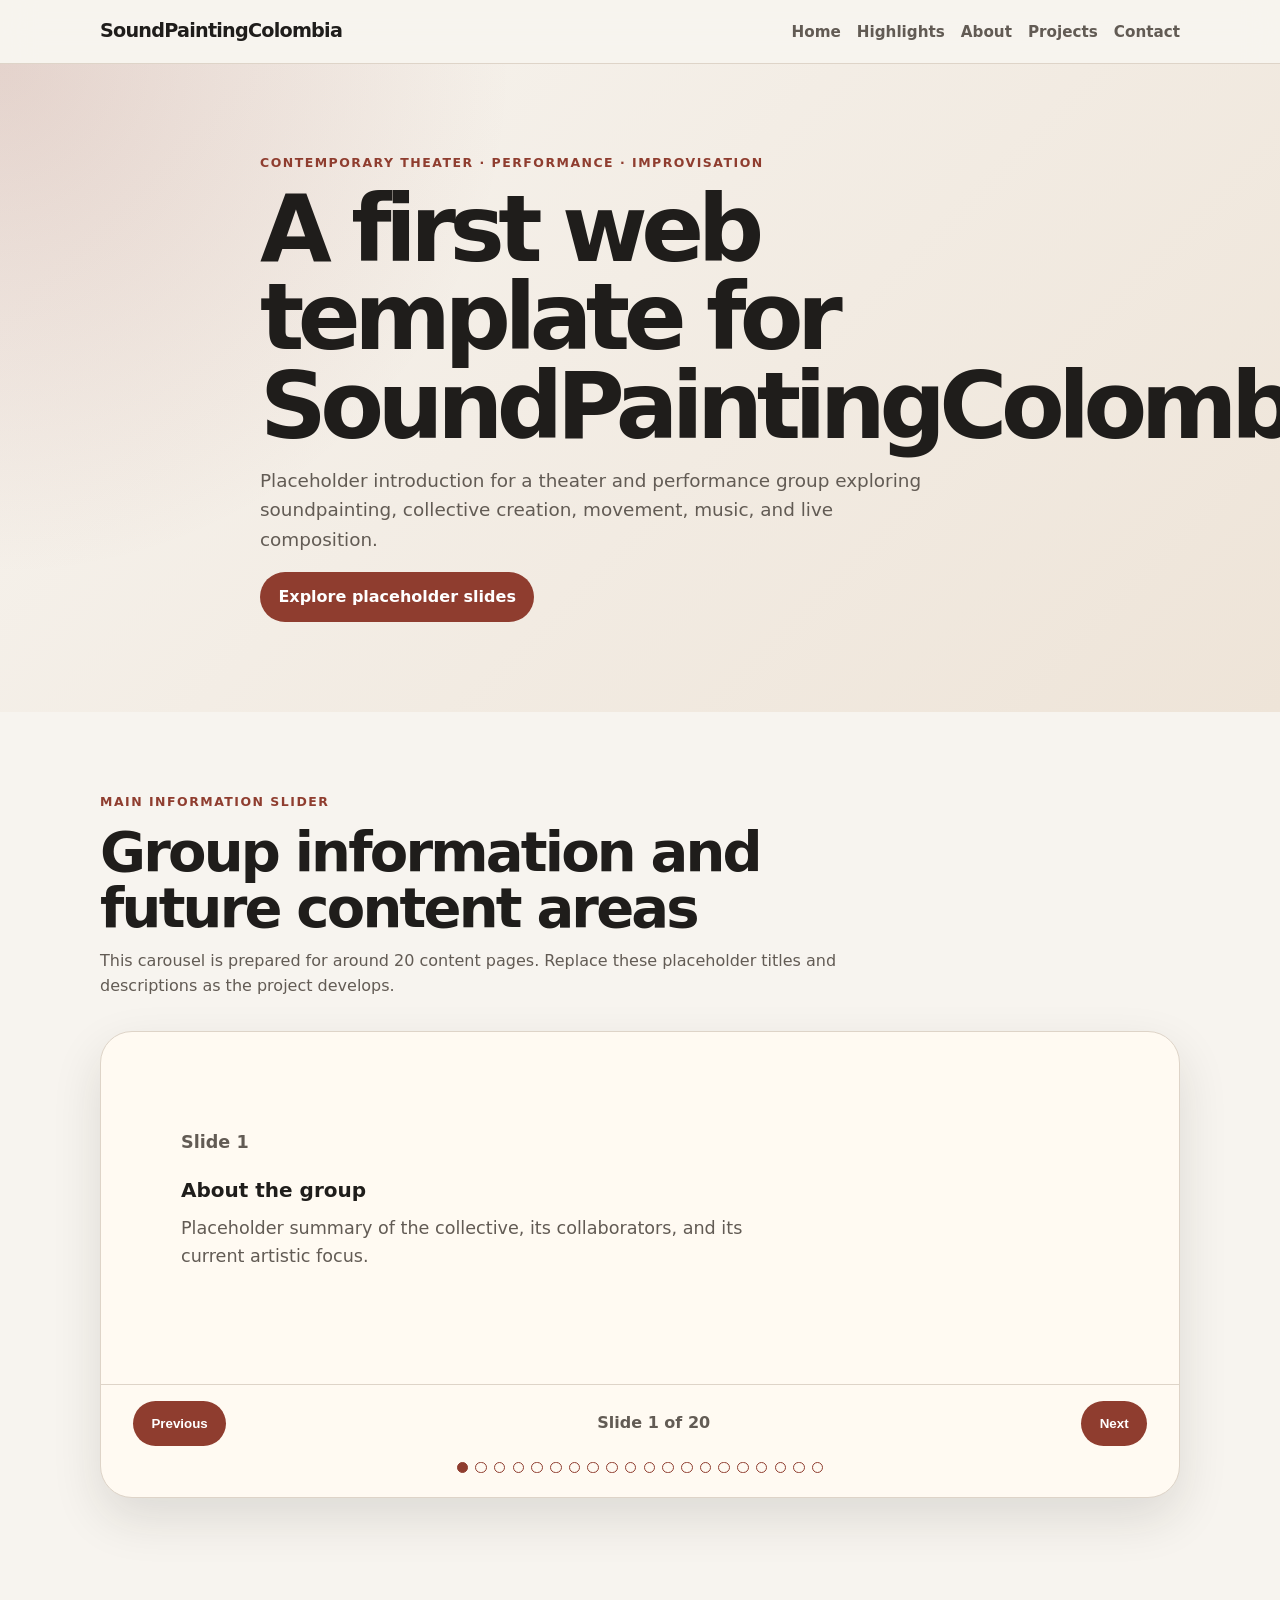
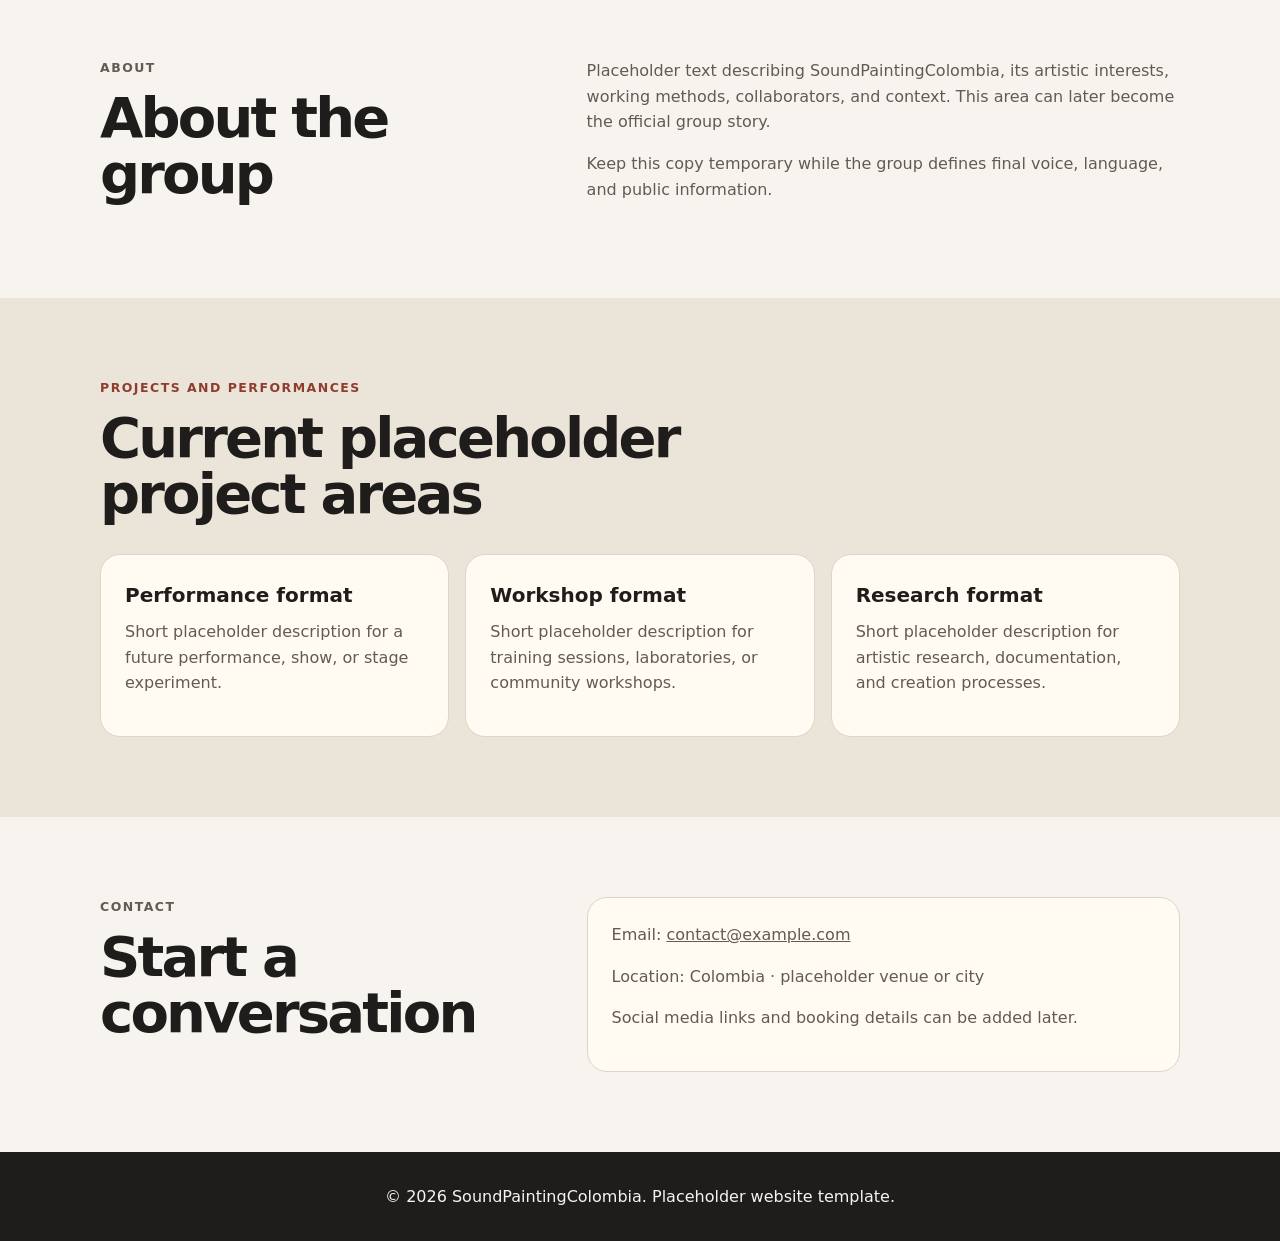
==== index.html @ f32e8381 "Create static homepage template" ====
<!DOCTYPE html>
<html lang="en">
<head>
  <meta charset="UTF-8">
  <meta name="viewport" content="width=device-width, initial-scale=1.0">
  <title>SoundPaintingColombia | Theater Group Template</title>
  <link rel="stylesheet" href="styles.css">
</head>
<body>
  <header class="site-header">
    <nav class="navbar" aria-label="Main navigation">
      <a class="logo" href="#top" aria-label="SoundPaintingColombia home">SoundPaintingColombia</a>
      <button class="menu-toggle" type="button" aria-expanded="false" aria-controls="main-menu">
        <span class="menu-toggle__bar"></span>
        <span class="menu-toggle__bar"></span>
        <span class="menu-toggle__bar"></span>
        <span class="visually-hidden">Toggle navigation menu</span>
      </button>
      <ul class="nav-menu" id="main-menu">
        <li><a href="#hero">Home</a></li>
        <li><a href="#slider">Highlights</a></li>
        <li><a href="#about">About</a></li>
        <li><a href="#projects">Projects</a></li>
        <li><a href="#contact">Contact</a></li>
      </ul>
    </nav>
  </header>

  <main id="top">
    <section class="hero" id="hero">
      <div class="section-container hero__content">
        <p class="eyebrow">Contemporary theater · performance · improvisation</p>
        <h1>A first web template for SoundPaintingColombia.</h1>
        <p class="hero__intro">
          Placeholder introduction for a theater and performance group exploring soundpainting,
          collective creation, movement, music, and live composition.
        </p>
        <a class="button" href="#slider">Explore placeholder slides</a>
      </div>
    </section>

    <section class="info-slider-section" id="slider" aria-labelledby="slider-title">
      <div class="section-container">
        <div class="section-heading">
          <p class="eyebrow">Main information slider</p>
          <h2 id="slider-title">Group information and future content areas</h2>
          <p>
            This carousel is prepared for around 20 content pages. Replace these placeholder
            titles and descriptions as the project develops.
          </p>
        </div>

        <div class="slider" aria-roledescription="carousel" aria-label="SoundPaintingColombia information carousel">
          <div class="slider__viewport">
            <div class="slider__track" id="slider-track"></div>
          </div>

          <div class="slider__controls" aria-label="Slider controls">
            <button class="slider__button" id="prev-slide" type="button" aria-label="Previous slide">Previous</button>
            <p class="slider__counter" id="slide-counter" aria-live="polite">Slide 1 of 20</p>
            <button class="slider__button" id="next-slide" type="button" aria-label="Next slide">Next</button>
          </div>

          <div class="slider__dots" id="slider-dots" aria-label="Slide indicators"></div>
        </div>
      </div>
    </section>

    <section class="content-section" id="about">
      <div class="section-container two-column">
        <div>
          <p class="eyebrow">About</p>
          <h2>About the group</h2>
        </div>
        <div>
          <p>
            Placeholder text describing SoundPaintingColombia, its artistic interests, working
            methods, collaborators, and context. This area can later become the official group story.
          </p>
          <p>
            Keep this copy temporary while the group defines final voice, language, and public information.
          </p>
        </div>
      </div>
    </section>

    <section class="content-section content-section--muted" id="projects">
      <div class="section-container">
        <div class="section-heading">
          <p class="eyebrow">Projects and performances</p>
          <h2>Current placeholder project areas</h2>
        </div>
        <div class="cards-grid">
          <article class="card">
            <h3>Performance format</h3>
            <p>Short placeholder description for a future performance, show, or stage experiment.</p>
          </article>
          <article class="card">
            <h3>Workshop format</h3>
            <p>Short placeholder description for training sessions, laboratories, or community workshops.</p>
          </article>
          <article class="card">
            <h3>Research format</h3>
            <p>Short placeholder description for artistic research, documentation, and creation processes.</p>
          </article>
        </div>
      </div>
    </section>

    <section class="content-section" id="contact">
      <div class="section-container two-column">
        <div>
          <p class="eyebrow">Contact</p>
          <h2>Start a conversation</h2>
        </div>
        <div class="contact-box">
          <p>Email: <a href="mailto:contact@example.com">contact@example.com</a></p>
          <p>Location: Colombia · placeholder venue or city</p>
          <p>Social media links and booking details can be added later.</p>
        </div>
      </div>
    </section>
  </main>

  <footer class="site-footer">
    <p>&copy; <span id="current-year"></span> SoundPaintingColombia. Placeholder website template.</p>
  </footer>

  <script src="script.js"></script>
</body>
</html>
---- styles.css ----
:root {
  --color-background: #f7f4ef;
  --color-surface: #fffaf2;
  --color-surface-muted: #ebe4d9;
  --color-text: #1f1d1b;
  --color-text-soft: #625b54;
  --color-accent: #8f3d2f;
  --color-accent-dark: #62271f;
  --color-border: #ded4c8;
  --shadow-soft: 0 20px 50px rgba(31, 29, 27, 0.12);
  --max-width: 1120px;
}

* {
  box-sizing: border-box;
}

html {
  scroll-behavior: smooth;
}

body {
  margin: 0;
  background: var(--color-background);
  color: var(--color-text);
  font-family: Inter, "Segoe UI", system-ui, -apple-system, BlinkMacSystemFont, sans-serif;
  line-height: 1.6;
}

a {
  color: inherit;
}

button,
a {
  -webkit-tap-highlight-color: transparent;
}

.site-header {
  position: sticky;
  top: 0;
  z-index: 10;
  background: rgba(247, 244, 239, 0.94);
  border-bottom: 1px solid var(--color-border);
  backdrop-filter: blur(16px);
}

.navbar {
  display: flex;
  align-items: center;
  justify-content: space-between;
  max-width: var(--max-width);
  margin: 0 auto;
  padding: 1rem 1.25rem;
}

.logo {
  font-size: 1.2rem;
  font-weight: 800;
  letter-spacing: -0.04em;
  text-decoration: none;
}

.nav-menu {
  display: flex;
  gap: 1rem;
  align-items: center;
  margin: 0;
  padding: 0;
  list-style: none;
}

.nav-menu a {
  color: var(--color-text-soft);
  font-size: 0.95rem;
  font-weight: 650;
  text-decoration: none;
}

.nav-menu a:hover,
.nav-menu a:focus-visible {
  color: var(--color-accent);
}

.menu-toggle {
  display: none;
  width: 2.5rem;
  height: 2.5rem;
  padding: 0.5rem;
  background: transparent;
  border: 1px solid var(--color-border);
  border-radius: 999px;
  cursor: pointer;
}

.menu-toggle__bar {
  display: block;
  width: 100%;
  height: 2px;
  margin: 4px 0;
  background: var(--color-text);
}

.visually-hidden {
  position: absolute;
  width: 1px;
  height: 1px;
  padding: 0;
  margin: -1px;
  overflow: hidden;
  clip: rect(0, 0, 0, 0);
  white-space: nowrap;
  border: 0;
}

.section-container {
  max-width: var(--max-width);
  margin: 0 auto;
  padding: 0 1.25rem;
}

.hero {
  min-height: 72vh;
  display: grid;
  place-items: center;
  background:
    radial-gradient(circle at top left, rgba(143, 61, 47, 0.18), transparent 32rem),
    linear-gradient(135deg, #f7f4ef 0%, #eee4d8 100%);
}

.hero__content {
  padding-top: 5rem;
  padding-bottom: 5rem;
}

.eyebrow {
  margin: 0 0 0.75rem;
  color: var(--color-accent);
  font-size: 0.78rem;
  font-weight: 800;
  letter-spacing: 0.12em;
  text-transform: uppercase;
}

h1,
h2,
h3,
p {
  margin-top: 0;
}

h1 {
  max-width: 760px;
  margin-bottom: 1rem;
  font-size: clamp(2.5rem, 8vw, 5.8rem);
  line-height: 0.95;
  letter-spacing: -0.07em;
}

h2 {
  margin-bottom: 0.75rem;
  font-size: clamp(2rem, 5vw, 3.5rem);
  line-height: 1;
  letter-spacing: -0.05em;
}

h3 {
  margin-bottom: 0.5rem;
  font-size: 1.25rem;
}

.hero__intro {
  max-width: 680px;
  color: var(--color-text-soft);
  font-size: 1.15rem;
}

.button,
.slider__button {
  display: inline-flex;
  align-items: center;
  justify-content: center;
  min-height: 2.8rem;
  padding: 0.75rem 1.15rem;
  background: var(--color-accent);
  color: #fff;
  border: 0;
  border-radius: 999px;
  font-weight: 800;
  text-decoration: none;
  cursor: pointer;
  transition: background 180ms ease, transform 180ms ease;
}

.button:hover,
.slider__button:hover,
.button:focus-visible,
.slider__button:focus-visible {
  background: var(--color-accent-dark);
  transform: translateY(-1px);
}

.info-slider-section,
.content-section {
  padding: 5rem 0;
}

.content-section--muted {
  background: var(--color-surface-muted);
}

.section-heading {
  max-width: 760px;
  margin-bottom: 2rem;
}

.section-heading p:not(.eyebrow),
.two-column p,
.card p,
.contact-box p {
  color: var(--color-text-soft);
}

.slider {
  overflow: hidden;
  background: var(--color-surface);
  border: 1px solid var(--color-border);
  border-radius: 2rem;
  box-shadow: var(--shadow-soft);
}

.slider__viewport {
  overflow: hidden;
}

.slider__track {
  display: flex;
  transition: transform 420ms ease;
}

.slide {
  flex: 0 0 100%;
  min-height: 22rem;
  display: flex;
  flex-direction: column;
  justify-content: center;
  padding: clamp(2rem, 7vw, 5rem);
}

.slide__number {
  color: var(--color-accent);
  font-weight: 800;
}

.slide p {
  max-width: 620px;
  color: var(--color-text-soft);
  font-size: 1.1rem;
}

.slider__controls {
  display: flex;
  gap: 1rem;
  align-items: center;
  justify-content: space-between;
  padding: 1rem clamp(1rem, 4vw, 2rem);
  border-top: 1px solid var(--color-border);
}

.slider__counter {
  margin: 0;
  color: var(--color-text-soft);
  font-weight: 800;
  text-align: center;
}

.slider__dots {
  display: flex;
  flex-wrap: wrap;
  gap: 0.45rem;
  justify-content: center;
  padding: 0 1rem 1.5rem;
}

.slider__dot {
  width: 0.72rem;
  height: 0.72rem;
  padding: 0;
  background: transparent;
  border: 1px solid var(--color-accent);
  border-radius: 999px;
  cursor: pointer;
}

.slider__dot[aria-current="true"] {
  background: var(--color-accent);
}

.two-column {
  display: grid;
  grid-template-columns: minmax(0, 0.85fr) minmax(0, 1.15fr);
  gap: 3rem;
  align-items: start;
}

.cards-grid {
  display: grid;
  grid-template-columns: repeat(3, minmax(0, 1fr));
  gap: 1rem;
}

.card,
.contact-box {
  background: var(--color-surface);
  border: 1px solid var(--color-border);
  border-radius: 1.25rem;
  padding: 1.5rem;
}

.site-footer {
  padding: 2rem 1.25rem;
  background: var(--color-text);
  color: #f7f4ef;
  text-align: center;
}

.site-footer p {
  margin: 0;
}

@media (max-width: 760px) {
  .menu-toggle {
    display: inline-block;
  }

  .nav-menu {
    position: absolute;
    top: 100%;
    right: 1rem;
    left: 1rem;
    display: none;
    flex-direction: column;
    align-items: flex-start;
    padding: 1rem;
    background: var(--color-surface);
    border: 1px solid var(--color-border);
    border-radius: 1rem;
    box-shadow: var(--shadow-soft);
  }

  .nav-menu.is-open {
    display: flex;
  }

  .hero {
    min-height: auto;
  }

  .info-slider-section,
  .content-section {
    padding: 3.5rem 0;
  }

  .slider {
    border-radius: 1.25rem;
  }

  .slide {
    min-height: 25rem;
  }

  .slider__controls,
  .two-column,
  .cards-grid {
    grid-template-columns: 1fr;
  }

  .slider__controls {
    flex-direction: column;
  }

  .slider__button {
    width: 100%;
  }

  .two-column {
    gap: 1.25rem;
  }
}

@media (prefers-reduced-motion: reduce) {
  *,
  *::before,
  *::after {
    scroll-behavior: auto !important;
    transition-duration: 0.01ms !important;
  }
}
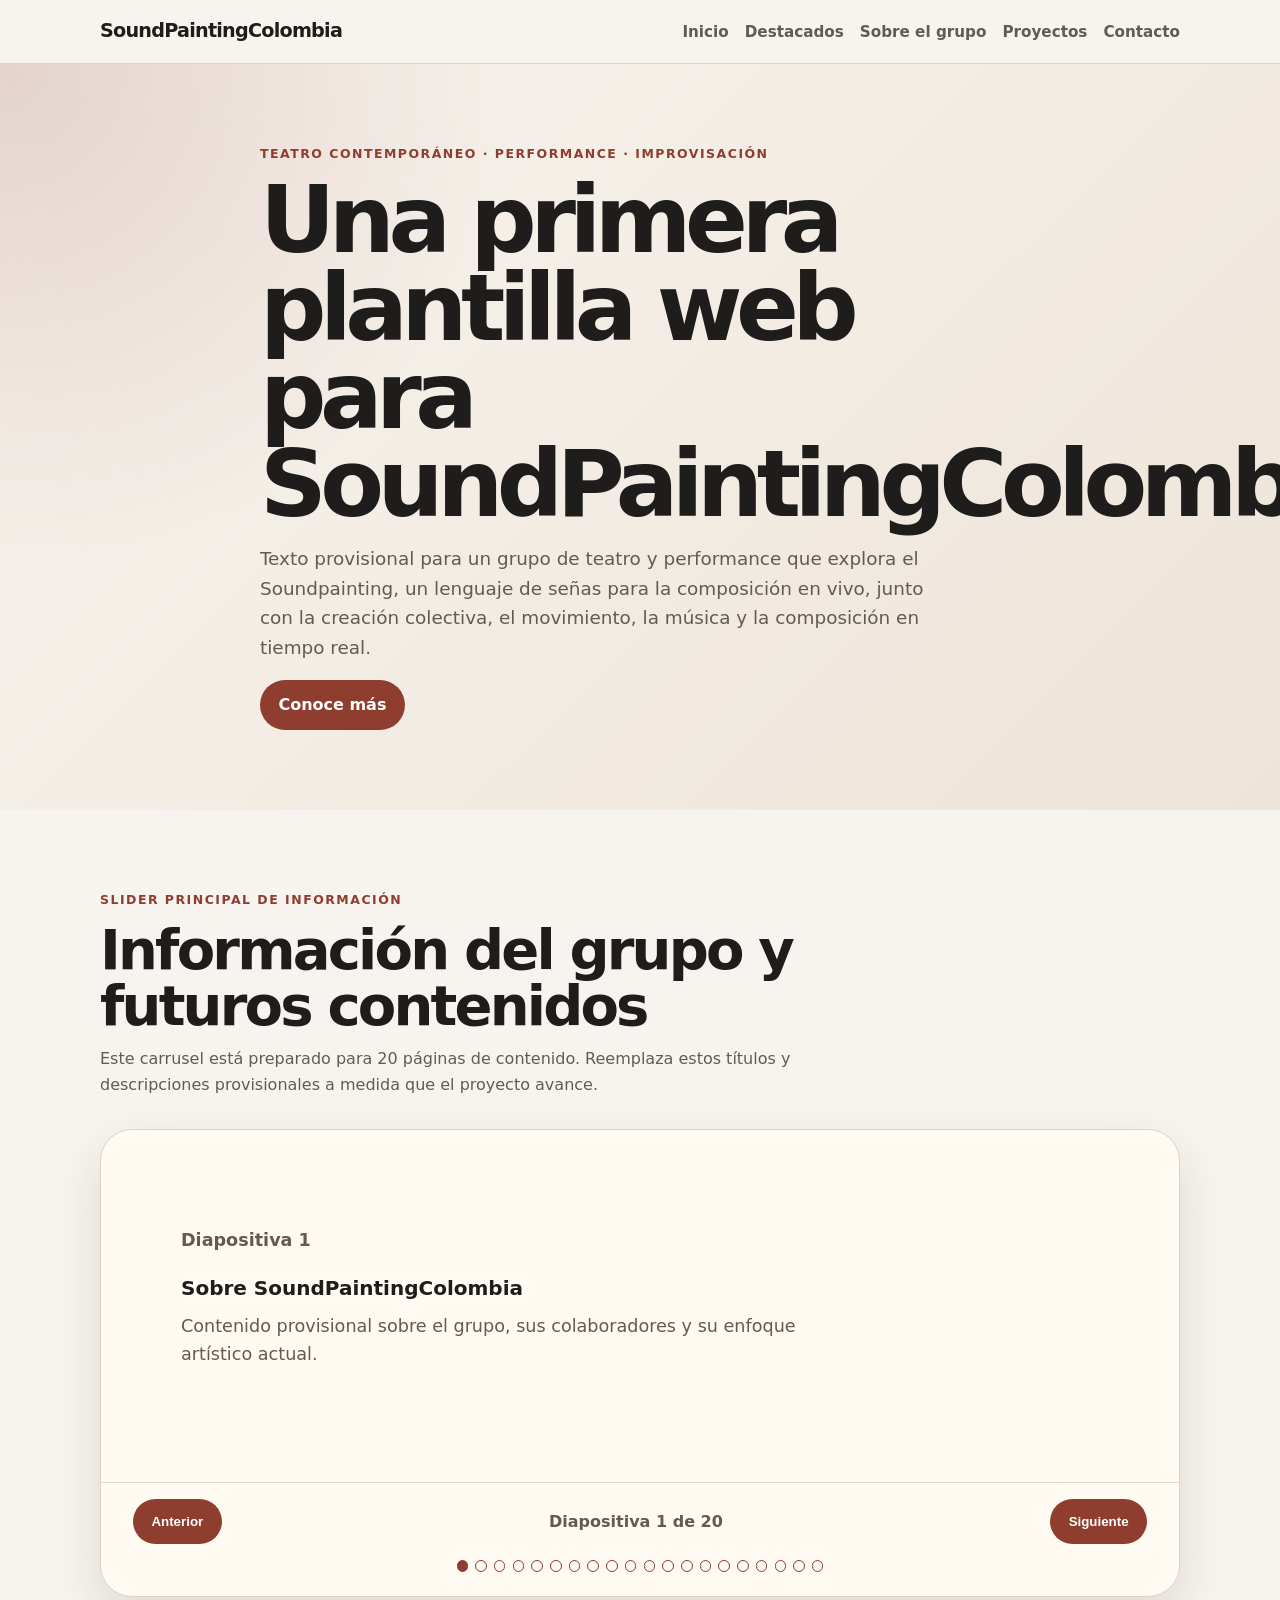
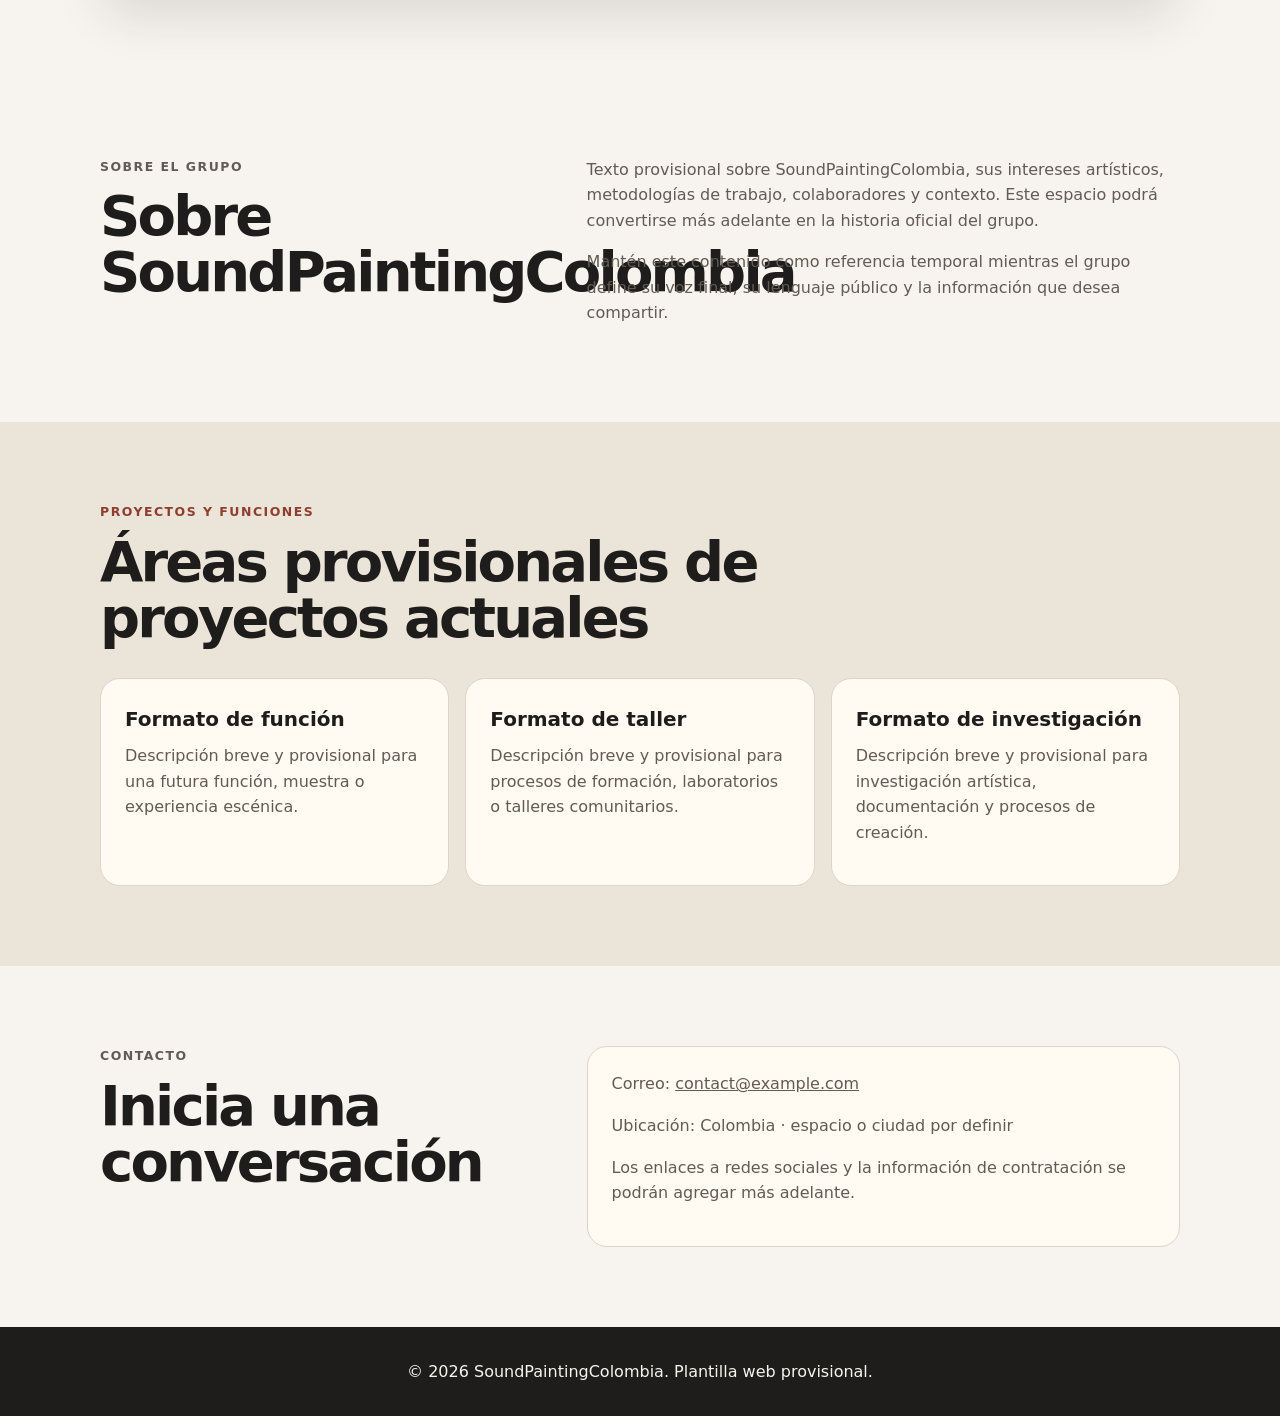
==== commit 3ec58cf4: "Traducir sitio a español colombiano" ====
--- a/index.html
+++ b/index.html
@@ -1,27 +1,27 @@
 <!DOCTYPE html>
-<html lang="en">
+<html lang="es-CO">
 <head>
   <meta charset="UTF-8">
   <meta name="viewport" content="width=device-width, initial-scale=1.0">
-  <title>SoundPaintingColombia | Theater Group Template</title>
-  <link rel="stylesheet" href="styles.css">
+  <title>SoundPaintingColombia | Plantilla para grupo de teatro</title>
+  <link rel="stylesheet" href="css/styles.css">
 </head>
 <body>
   <header class="site-header">
-    <nav class="navbar" aria-label="Main navigation">
-      <a class="logo" href="#top" aria-label="SoundPaintingColombia home">SoundPaintingColombia</a>
+    <nav class="navbar" aria-label="Navegación principal">
+      <a class="logo" href="#top" aria-label="Inicio de SoundPaintingColombia">SoundPaintingColombia</a>
       <button class="menu-toggle" type="button" aria-expanded="false" aria-controls="main-menu">
         <span class="menu-toggle__bar"></span>
         <span class="menu-toggle__bar"></span>
         <span class="menu-toggle__bar"></span>
-        <span class="visually-hidden">Toggle navigation menu</span>
+        <span class="visually-hidden">Abrir o cerrar el menú de navegación</span>
       </button>
       <ul class="nav-menu" id="main-menu">
-        <li><a href="#hero">Home</a></li>
-        <li><a href="#slider">Highlights</a></li>
-        <li><a href="#about">About</a></li>
-        <li><a href="#projects">Projects</a></li>
-        <li><a href="#contact">Contact</a></li>
+        <li><a href="#hero">Inicio</a></li>
+        <li><a href="#slider">Destacados</a></li>
+        <li><a href="#about">Sobre el grupo</a></li>
+        <li><a href="#projects">Proyectos</a></li>
+        <li><a href="#contact">Contacto</a></li>
       </ul>
     </nav>
   </header>
@@ -29,39 +29,40 @@
   <main id="top">
     <section class="hero" id="hero">
       <div class="section-container hero__content">
-        <p class="eyebrow">Contemporary theater · performance · improvisation</p>
-        <h1>A first web template for SoundPaintingColombia.</h1>
+        <p class="eyebrow">Teatro contemporáneo · performance · improvisación</p>
+        <h1>Una primera plantilla web para SoundPaintingColombia.</h1>
         <p class="hero__intro">
-          Placeholder introduction for a theater and performance group exploring soundpainting,
-          collective creation, movement, music, and live composition.
+          Texto provisional para un grupo de teatro y performance que explora el Soundpainting,
+          un lenguaje de señas para la composición en vivo, junto con la creación colectiva,
+          el movimiento, la música y la composición en tiempo real.
         </p>
-        <a class="button" href="#slider">Explore placeholder slides</a>
+        <a class="button" href="#slider">Conoce más</a>
       </div>
     </section>
 
     <section class="info-slider-section" id="slider" aria-labelledby="slider-title">
       <div class="section-container">
         <div class="section-heading">
-          <p class="eyebrow">Main information slider</p>
-          <h2 id="slider-title">Group information and future content areas</h2>
+          <p class="eyebrow">Slider principal de información</p>
+          <h2 id="slider-title">Información del grupo y futuros contenidos</h2>
           <p>
-            This carousel is prepared for around 20 content pages. Replace these placeholder
-            titles and descriptions as the project develops.
+            Este carrusel está preparado para 20 páginas de contenido. Reemplaza estos títulos
+            y descripciones provisionales a medida que el proyecto avance.
           </p>
         </div>
 
-        <div class="slider" aria-roledescription="carousel" aria-label="SoundPaintingColombia information carousel">
+        <div class="slider" aria-roledescription="carrusel" aria-label="Carrusel informativo de SoundPaintingColombia">
           <div class="slider__viewport">
             <div class="slider__track" id="slider-track"></div>
           </div>
 
-          <div class="slider__controls" aria-label="Slider controls">
-            <button class="slider__button" id="prev-slide" type="button" aria-label="Previous slide">Previous</button>
-            <p class="slider__counter" id="slide-counter" aria-live="polite">Slide 1 of 20</p>
-            <button class="slider__button" id="next-slide" type="button" aria-label="Next slide">Next</button>
+          <div class="slider__controls" aria-label="Controles del slider">
+            <button class="slider__button" id="prev-slide" type="button" aria-label="Diapositiva anterior">Anterior</button>
+            <p class="slider__counter" id="slide-counter" aria-live="polite">Diapositiva 1 de 20</p>
+            <button class="slider__button" id="next-slide" type="button" aria-label="Diapositiva siguiente">Siguiente</button>
           </div>
 
-          <div class="slider__dots" id="slider-dots" aria-label="Slide indicators"></div>
+          <div class="slider__dots" id="slider-dots" aria-label="Indicadores de diapositivas"></div>
         </div>
       </div>
     </section>
@@ -69,16 +70,18 @@
     <section class="content-section" id="about">
       <div class="section-container two-column">
         <div>
-          <p class="eyebrow">About</p>
-          <h2>About the group</h2>
+          <p class="eyebrow">Sobre el grupo</p>
+          <h2>Sobre SoundPaintingColombia</h2>
         </div>
         <div>
           <p>
-            Placeholder text describing SoundPaintingColombia, its artistic interests, working
-            methods, collaborators, and context. This area can later become the official group story.
+            Texto provisional sobre SoundPaintingColombia, sus intereses artísticos, metodologías
+            de trabajo, colaboradores y contexto. Este espacio podrá convertirse más adelante en
+            la historia oficial del grupo.
           </p>
           <p>
-            Keep this copy temporary while the group defines final voice, language, and public information.
+            Mantén este contenido como referencia temporal mientras el grupo define su voz final,
+            su lenguaje público y la información que desea compartir.
           </p>
         </div>
       </div>
@@ -87,21 +90,21 @@
     <section class="content-section content-section--muted" id="projects">
       <div class="section-container">
         <div class="section-heading">
-          <p class="eyebrow">Projects and performances</p>
-          <h2>Current placeholder project areas</h2>
+          <p class="eyebrow">Proyectos y funciones</p>
+          <h2>Áreas provisionales de proyectos actuales</h2>
         </div>
         <div class="cards-grid">
           <article class="card">
-            <h3>Performance format</h3>
-            <p>Short placeholder description for a future performance, show, or stage experiment.</p>
+            <h3>Formato de función</h3>
+            <p>Descripción breve y provisional para una futura función, muestra o experiencia escénica.</p>
           </article>
           <article class="card">
-            <h3>Workshop format</h3>
-            <p>Short placeholder description for training sessions, laboratories, or community workshops.</p>
+            <h3>Formato de taller</h3>
+            <p>Descripción breve y provisional para procesos de formación, laboratorios o talleres comunitarios.</p>
           </article>
           <article class="card">
-            <h3>Research format</h3>
-            <p>Short placeholder description for artistic research, documentation, and creation processes.</p>
+            <h3>Formato de investigación</h3>
+            <p>Descripción breve y provisional para investigación artística, documentación y procesos de creación.</p>
           </article>
         </div>
       </div>
@@ -110,22 +113,22 @@
     <section class="content-section" id="contact">
       <div class="section-container two-column">
         <div>
-          <p class="eyebrow">Contact</p>
-          <h2>Start a conversation</h2>
+          <p class="eyebrow">Contacto</p>
+          <h2>Inicia una conversación</h2>
         </div>
         <div class="contact-box">
-          <p>Email: <a href="mailto:contact@example.com">contact@example.com</a></p>
-          <p>Location: Colombia · placeholder venue or city</p>
-          <p>Social media links and booking details can be added later.</p>
+          <p>Correo: <a href="mailto:contact@example.com">contact@example.com</a></p>
+          <p>Ubicación: Colombia · espacio o ciudad por definir</p>
+          <p>Los enlaces a redes sociales y la información de contratación se podrán agregar más adelante.</p>
         </div>
       </div>
     </section>
   </main>
 
   <footer class="site-footer">
-    <p>&copy; <span id="current-year"></span> SoundPaintingColombia. Placeholder website template.</p>
+    <p>&copy; <span id="current-year"></span> SoundPaintingColombia. Plantilla web provisional.</p>
   </footer>
 
-  <script src="script.js"></script>
+  <script src="js/script.js"></script>
 </body>
 </html>
--- a/css/styles.css
+++ b/css/styles.css
@@ -0,0 +1,398 @@
+:root {
+  --color-background: #f7f4ef;
+  --color-surface: #fffaf2;
+  --color-surface-muted: #ebe4d9;
+  --color-text: #1f1d1b;
+  --color-text-soft: #625b54;
+  --color-accent: #8f3d2f;
+  --color-accent-dark: #62271f;
+  --color-border: #ded4c8;
+  --shadow-soft: 0 20px 50px rgba(31, 29, 27, 0.12);
+  --max-width: 1120px;
+}
+
+* {
+  box-sizing: border-box;
+}
+
+html {
+  scroll-behavior: smooth;
+}
+
+body {
+  margin: 0;
+  background: var(--color-background);
+  color: var(--color-text);
+  font-family: Inter, "Segoe UI", system-ui, -apple-system, BlinkMacSystemFont, sans-serif;
+  line-height: 1.6;
+}
+
+a {
+  color: inherit;
+}
+
+button,
+a {
+  -webkit-tap-highlight-color: transparent;
+}
+
+.site-header {
+  position: sticky;
+  top: 0;
+  z-index: 10;
+  background: rgba(247, 244, 239, 0.94);
+  border-bottom: 1px solid var(--color-border);
+  backdrop-filter: blur(16px);
+}
+
+.navbar {
+  display: flex;
+  align-items: center;
+  justify-content: space-between;
+  max-width: var(--max-width);
+  margin: 0 auto;
+  padding: 1rem 1.25rem;
+}
+
+.logo {
+  font-size: 1.2rem;
+  font-weight: 800;
+  letter-spacing: -0.04em;
+  text-decoration: none;
+}
+
+.nav-menu {
+  display: flex;
+  gap: 1rem;
+  align-items: center;
+  margin: 0;
+  padding: 0;
+  list-style: none;
+}
+
+.nav-menu a {
+  color: var(--color-text-soft);
+  font-size: 0.95rem;
+  font-weight: 650;
+  text-decoration: none;
+}
+
+.nav-menu a:hover,
+.nav-menu a:focus-visible {
+  color: var(--color-accent);
+}
+
+.menu-toggle {
+  display: none;
+  width: 2.5rem;
+  height: 2.5rem;
+  padding: 0.5rem;
+  background: transparent;
+  border: 1px solid var(--color-border);
+  border-radius: 999px;
+  cursor: pointer;
+}
+
+.menu-toggle__bar {
+  display: block;
+  width: 100%;
+  height: 2px;
+  margin: 4px 0;
+  background: var(--color-text);
+}
+
+.visually-hidden {
+  position: absolute;
+  width: 1px;
+  height: 1px;
+  padding: 0;
+  margin: -1px;
+  overflow: hidden;
+  clip: rect(0, 0, 0, 0);
+  white-space: nowrap;
+  border: 0;
+}
+
+.section-container {
+  max-width: var(--max-width);
+  margin: 0 auto;
+  padding: 0 1.25rem;
+}
+
+.hero {
+  min-height: 72vh;
+  display: grid;
+  place-items: center;
+  background:
+    radial-gradient(circle at top left, rgba(143, 61, 47, 0.18), transparent 32rem),
+    linear-gradient(135deg, #f7f4ef 0%, #eee4d8 100%);
+}
+
+.hero__content {
+  padding-top: 5rem;
+  padding-bottom: 5rem;
+}
+
+.eyebrow {
+  margin: 0 0 0.75rem;
+  color: var(--color-accent);
+  font-size: 0.78rem;
+  font-weight: 800;
+  letter-spacing: 0.12em;
+  text-transform: uppercase;
+}
+
+h1,
+h2,
+h3,
+p {
+  margin-top: 0;
+}
+
+h1 {
+  max-width: 760px;
+  margin-bottom: 1rem;
+  font-size: clamp(2.5rem, 8vw, 5.8rem);
+  line-height: 0.95;
+  letter-spacing: -0.07em;
+}
+
+h2 {
+  margin-bottom: 0.75rem;
+  font-size: clamp(2rem, 5vw, 3.5rem);
+  line-height: 1;
+  letter-spacing: -0.05em;
+}
+
+h3 {
+  margin-bottom: 0.5rem;
+  font-size: 1.25rem;
+}
+
+.hero__intro {
+  max-width: 680px;
+  color: var(--color-text-soft);
+  font-size: 1.15rem;
+}
+
+.button,
+.slider__button {
+  display: inline-flex;
+  align-items: center;
+  justify-content: center;
+  min-height: 2.8rem;
+  padding: 0.75rem 1.15rem;
+  background: var(--color-accent);
+  color: #fff;
+  border: 0;
+  border-radius: 999px;
+  font-weight: 800;
+  text-decoration: none;
+  cursor: pointer;
+  transition: background 180ms ease, transform 180ms ease;
+}
+
+.button:hover,
+.slider__button:hover,
+.button:focus-visible,
+.slider__button:focus-visible {
+  background: var(--color-accent-dark);
+  transform: translateY(-1px);
+}
+
+.info-slider-section,
+.content-section {
+  padding: 5rem 0;
+}
+
+.content-section--muted {
+  background: var(--color-surface-muted);
+}
+
+.section-heading {
+  max-width: 760px;
+  margin-bottom: 2rem;
+}
+
+.section-heading p:not(.eyebrow),
+.two-column p,
+.card p,
+.contact-box p {
+  color: var(--color-text-soft);
+}
+
+.slider {
+  overflow: hidden;
+  background: var(--color-surface);
+  border: 1px solid var(--color-border);
+  border-radius: 2rem;
+  box-shadow: var(--shadow-soft);
+}
+
+.slider__viewport {
+  overflow: hidden;
+}
+
+.slider__track {
+  display: flex;
+  transition: transform 420ms ease;
+}
+
+.slide {
+  flex: 0 0 100%;
+  min-height: 22rem;
+  display: flex;
+  flex-direction: column;
+  justify-content: center;
+  padding: clamp(2rem, 7vw, 5rem);
+}
+
+.slide__number {
+  color: var(--color-accent);
+  font-weight: 800;
+}
+
+.slide p {
+  max-width: 620px;
+  color: var(--color-text-soft);
+  font-size: 1.1rem;
+}
+
+.slider__controls {
+  display: flex;
+  gap: 1rem;
+  align-items: center;
+  justify-content: space-between;
+  padding: 1rem clamp(1rem, 4vw, 2rem);
+  border-top: 1px solid var(--color-border);
+}
+
+.slider__counter {
+  margin: 0;
+  color: var(--color-text-soft);
+  font-weight: 800;
+  text-align: center;
+}
+
+.slider__dots {
+  display: flex;
+  flex-wrap: wrap;
+  gap: 0.45rem;
+  justify-content: center;
+  padding: 0 1rem 1.5rem;
+}
+
+.slider__dot {
+  width: 0.72rem;
+  height: 0.72rem;
+  padding: 0;
+  background: transparent;
+  border: 1px solid var(--color-accent);
+  border-radius: 999px;
+  cursor: pointer;
+}
+
+.slider__dot[aria-current="true"] {
+  background: var(--color-accent);
+}
+
+.two-column {
+  display: grid;
+  grid-template-columns: minmax(0, 0.85fr) minmax(0, 1.15fr);
+  gap: 3rem;
+  align-items: start;
+}
+
+.cards-grid {
+  display: grid;
+  grid-template-columns: repeat(3, minmax(0, 1fr));
+  gap: 1rem;
+}
+
+.card,
+.contact-box {
+  background: var(--color-surface);
+  border: 1px solid var(--color-border);
+  border-radius: 1.25rem;
+  padding: 1.5rem;
+}
+
+.site-footer {
+  padding: 2rem 1.25rem;
+  background: var(--color-text);
+  color: #f7f4ef;
+  text-align: center;
+}
+
+.site-footer p {
+  margin: 0;
+}
+
+@media (max-width: 760px) {
+  .menu-toggle {
+    display: inline-block;
+  }
+
+  .nav-menu {
+    position: absolute;
+    top: 100%;
+    right: 1rem;
+    left: 1rem;
+    display: none;
+    flex-direction: column;
+    align-items: flex-start;
+    padding: 1rem;
+    background: var(--color-surface);
+    border: 1px solid var(--color-border);
+    border-radius: 1rem;
+    box-shadow: var(--shadow-soft);
+  }
+
+  .nav-menu.is-open {
+    display: flex;
+  }
+
+  .hero {
+    min-height: auto;
+  }
+
+  .info-slider-section,
+  .content-section {
+    padding: 3.5rem 0;
+  }
+
+  .slider {
+    border-radius: 1.25rem;
+  }
+
+  .slide {
+    min-height: 25rem;
+  }
+
+  .slider__controls,
+  .two-column,
+  .cards-grid {
+    grid-template-columns: 1fr;
+  }
+
+  .slider__controls {
+    flex-direction: column;
+  }
+
+  .slider__button {
+    width: 100%;
+  }
+
+  .two-column {
+    gap: 1.25rem;
+  }
+}
+
+@media (prefers-reduced-motion: reduce) {
+  *,
+  *::before,
+  *::after {
+    scroll-behavior: auto !important;
+    transition-duration: 0.01ms !important;
+  }
+}
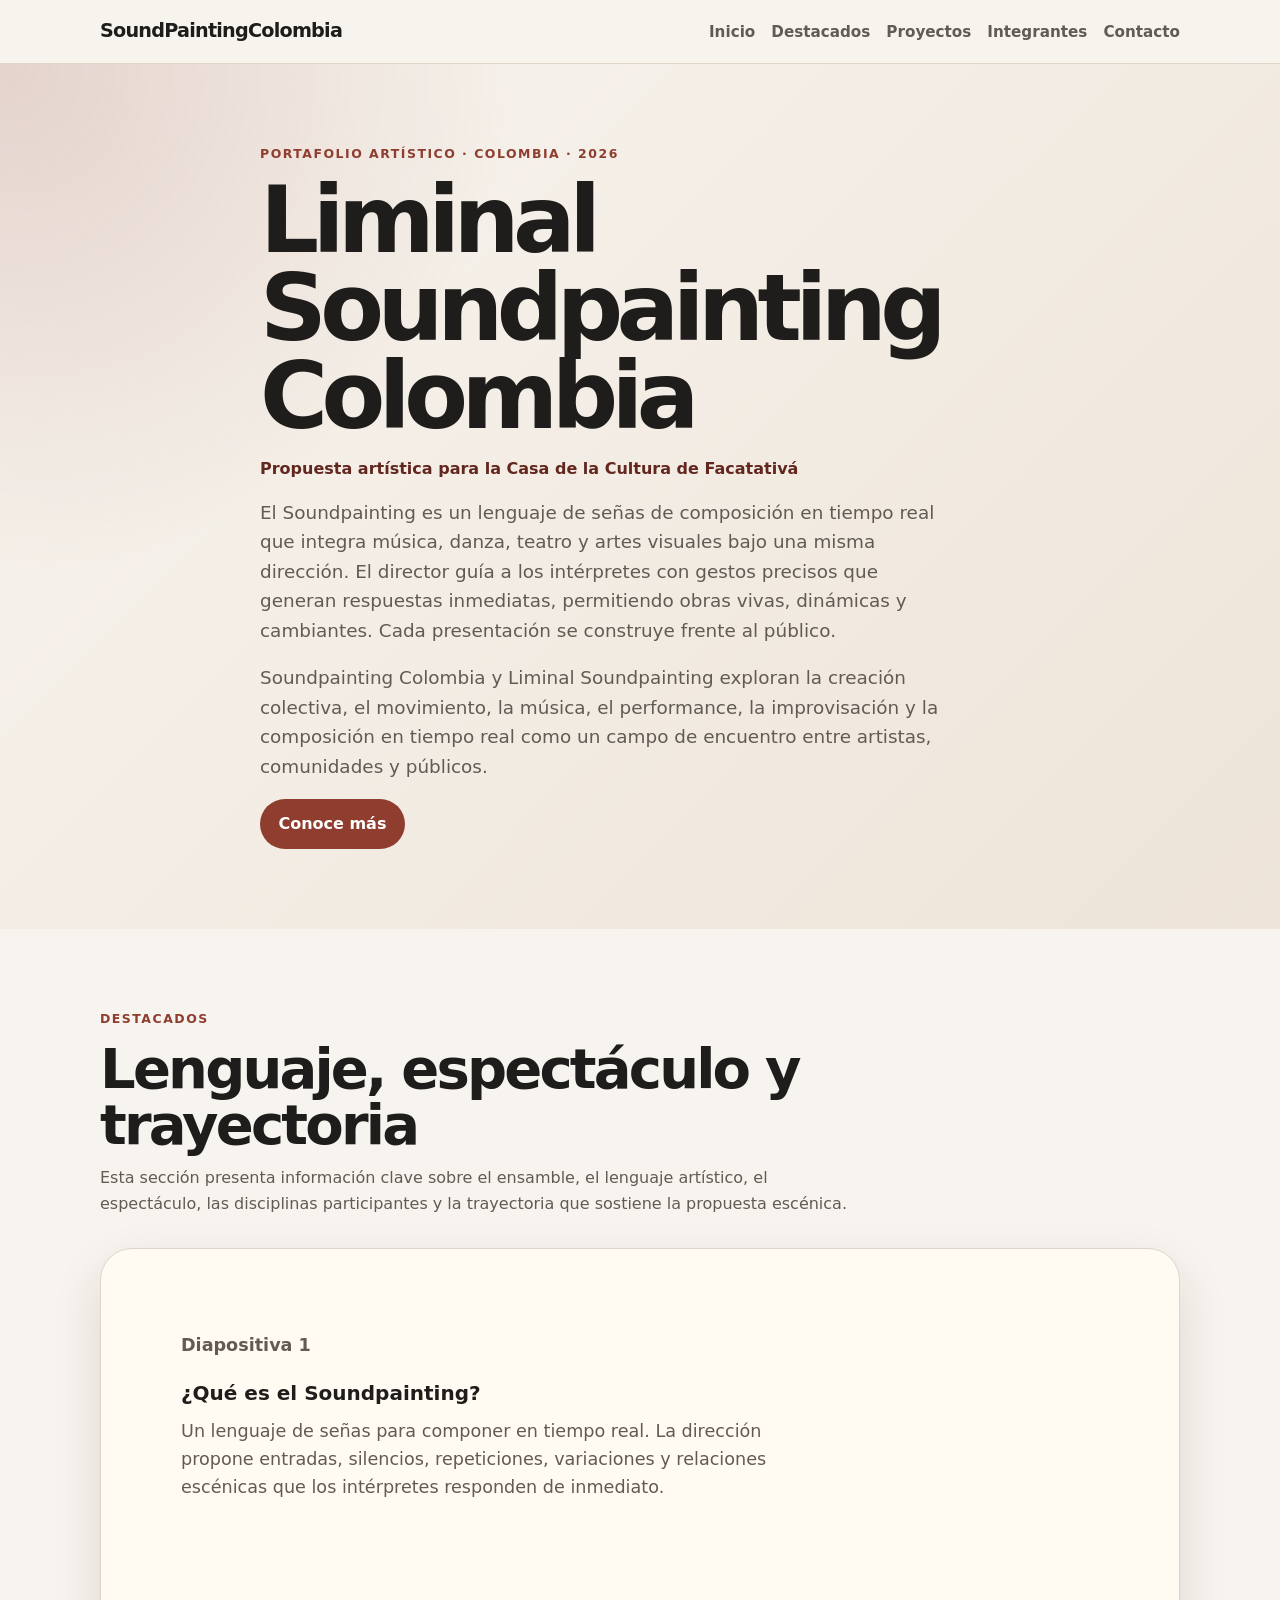
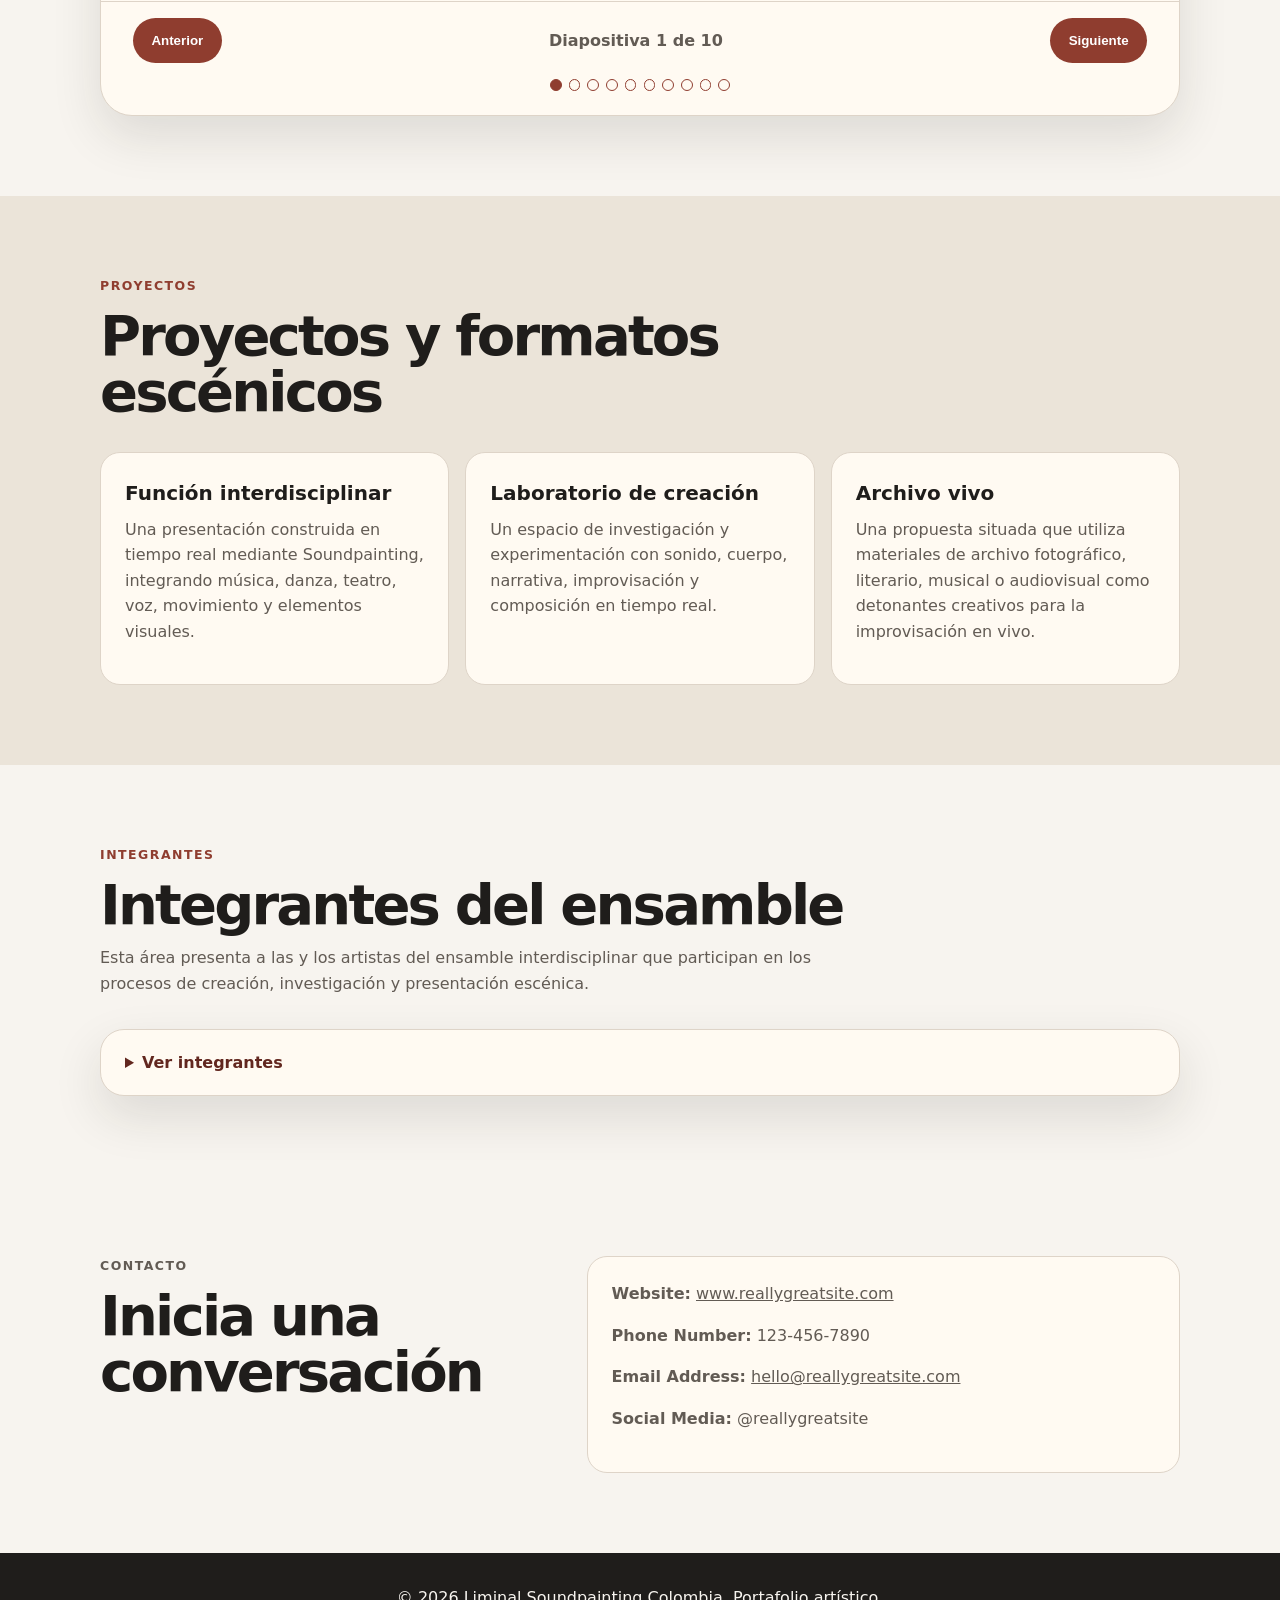
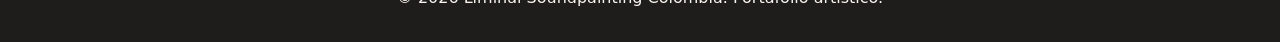
==== commit 6e58517f: "Reorganize portfolio landing sections" ====
--- a/index.html
+++ b/index.html
@@ -3,7 +3,7 @@
 <head>
   <meta charset="UTF-8">
   <meta name="viewport" content="width=device-width, initial-scale=1.0">
-  <title>SoundPaintingColombia | Plantilla para grupo de teatro</title>
+  <title>Liminal Soundpainting Colombia | Portafolio artístico</title>
   <link rel="stylesheet" href="css/styles.css">
 </head>
 <body>
@@ -17,48 +17,55 @@
         <span class="visually-hidden">Abrir o cerrar el menú de navegación</span>
       </button>
       <ul class="nav-menu" id="main-menu">
-        <li><a href="#hero">Inicio</a></li>
-        <li><a href="#slider">Destacados</a></li>
-        <li><a href="#about">Sobre el grupo</a></li>
-        <li><a href="#projects">Proyectos</a></li>
-        <li><a href="#contact">Contacto</a></li>
+        <li><a href="#inicio">Inicio</a></li>
+        <li><a href="#destacados">Destacados</a></li>
+        <li><a href="#proyectos">Proyectos</a></li>
+        <li><a href="#integrantes">Integrantes</a></li>
+        <li><a href="#contacto">Contacto</a></li>
       </ul>
     </nav>
   </header>
 
   <main id="top">
-    <section class="hero" id="hero">
+    <section class="hero" id="inicio">
       <div class="section-container hero__content">
-        <p class="eyebrow">Teatro contemporáneo · performance · improvisación</p>
-        <h1>Una primera plantilla web para SoundPaintingColombia.</h1>
+        <p class="eyebrow">Portafolio artístico · Colombia · 2026</p>
+        <h1>Liminal Soundpainting Colombia</h1>
+        <p class="hero__context">Propuesta artística para la Casa de la Cultura de Facatativá</p>
         <p class="hero__intro">
-          Texto provisional para un grupo de teatro y performance que explora el Soundpainting,
-          un lenguaje de señas para la composición en vivo, junto con la creación colectiva,
-          el movimiento, la música y la composición en tiempo real.
+          El Soundpainting es un lenguaje de señas de composición en tiempo real que integra música,
+          danza, teatro y artes visuales bajo una misma dirección. El director guía a los intérpretes
+          con gestos precisos que generan respuestas inmediatas, permitiendo obras vivas, dinámicas y
+          cambiantes. Cada presentación se construye frente al público.
         </p>
-        <a class="button" href="#slider">Conoce más</a>
+        <p class="hero__intro">
+          Soundpainting Colombia y Liminal Soundpainting exploran la creación colectiva, el movimiento,
+          la música, el performance, la improvisación y la composición en tiempo real como un campo de
+          encuentro entre artistas, comunidades y públicos.
+        </p>
+        <a class="button" href="#destacados">Conoce más</a>
       </div>
     </section>
 
-    <section class="info-slider-section" id="slider" aria-labelledby="slider-title">
+    <section class="info-slider-section" id="destacados" aria-labelledby="destacados-title">
       <div class="section-container">
         <div class="section-heading">
-          <p class="eyebrow">Slider principal de información</p>
-          <h2 id="slider-title">Información del grupo y futuros contenidos</h2>
+          <p class="eyebrow">Destacados</p>
+          <h2 id="destacados-title">Lenguaje, espectáculo y trayectoria</h2>
           <p>
-            Este carrusel está preparado para 20 páginas de contenido. Reemplaza estos títulos
-            y descripciones provisionales a medida que el proyecto avance.
+            Esta sección presenta información clave sobre el ensamble, el lenguaje artístico, el espectáculo,
+            las disciplinas participantes y la trayectoria que sostiene la propuesta escénica.
           </p>
         </div>
 
-        <div class="slider" aria-roledescription="carrusel" aria-label="Carrusel informativo de SoundPaintingColombia">
+        <div class="slider" aria-roledescription="carrusel" aria-label="Carrusel informativo de Liminal Soundpainting Colombia">
           <div class="slider__viewport">
             <div class="slider__track" id="slider-track"></div>
           </div>
 
           <div class="slider__controls" aria-label="Controles del slider">
             <button class="slider__button" id="prev-slide" type="button" aria-label="Diapositiva anterior">Anterior</button>
-            <p class="slider__counter" id="slide-counter" aria-live="polite">Diapositiva 1 de 20</p>
+            <p class="slider__counter" id="slide-counter" aria-live="polite">Diapositiva 1 de 10</p>
             <button class="slider__button" id="next-slide" type="button" aria-label="Diapositiva siguiente">Siguiente</button>
           </div>
 
@@ -67,66 +74,77 @@
       </div>
     </section>
 
-    <section class="content-section" id="about">
-      <div class="section-container two-column">
-        <div>
-          <p class="eyebrow">Sobre el grupo</p>
-          <h2>Sobre SoundPaintingColombia</h2>
-        </div>
-        <div>
-          <p>
-            Texto provisional sobre SoundPaintingColombia, sus intereses artísticos, metodologías
-            de trabajo, colaboradores y contexto. Este espacio podrá convertirse más adelante en
-            la historia oficial del grupo.
-          </p>
-          <p>
-            Mantén este contenido como referencia temporal mientras el grupo define su voz final,
-            su lenguaje público y la información que desea compartir.
-          </p>
-        </div>
-      </div>
-    </section>
-
-    <section class="content-section content-section--muted" id="projects">
+    <section class="content-section content-section--muted" id="proyectos">
       <div class="section-container">
         <div class="section-heading">
-          <p class="eyebrow">Proyectos y funciones</p>
-          <h2>Áreas provisionales de proyectos actuales</h2>
+          <p class="eyebrow">Proyectos</p>
+          <h2>Proyectos y formatos escénicos</h2>
         </div>
         <div class="cards-grid">
           <article class="card">
-            <h3>Formato de función</h3>
-            <p>Descripción breve y provisional para una futura función, muestra o experiencia escénica.</p>
+            <h3>Función interdisciplinar</h3>
+            <p>Una presentación construida en tiempo real mediante Soundpainting, integrando música, danza, teatro, voz, movimiento y elementos visuales.</p>
           </article>
           <article class="card">
-            <h3>Formato de taller</h3>
-            <p>Descripción breve y provisional para procesos de formación, laboratorios o talleres comunitarios.</p>
+            <h3>Laboratorio de creación</h3>
+            <p>Un espacio de investigación y experimentación con sonido, cuerpo, narrativa, improvisación y composición en tiempo real.</p>
           </article>
           <article class="card">
-            <h3>Formato de investigación</h3>
-            <p>Descripción breve y provisional para investigación artística, documentación y procesos de creación.</p>
+            <h3>Archivo vivo</h3>
+            <p>Una propuesta situada que utiliza materiales de archivo fotográfico, literario, musical o audiovisual como detonantes creativos para la improvisación en vivo.</p>
           </article>
         </div>
       </div>
     </section>
 
-    <section class="content-section" id="contact">
+    <section class="content-section" id="integrantes">
+      <div class="section-container">
+        <div class="section-heading">
+          <p class="eyebrow">Integrantes</p>
+          <h2>Integrantes del ensamble</h2>
+          <p>
+            Esta área presenta a las y los artistas del ensamble interdisciplinar que participan en los procesos de creación, investigación y presentación escénica.
+          </p>
+        </div>
+
+        <details class="members-details">
+          <summary>Ver integrantes</summary>
+          <div class="members-grid" aria-label="Integrantes del ensamble">
+            <article class="member-card"><div class="member-card__image" aria-hidden="true">LB</div><h3 class="member-card__name">Laura Bolaños</h3><p class="member-card__handle">@Laurabolanos.actriz</p><p class="member-card__bio">Artista escénica vinculada a la actuación, el cuerpo y la creación interdisciplinar en procesos de composición en tiempo real.</p></article>
+            <article class="member-card"><div class="member-card__image" aria-hidden="true">CS</div><h3 class="member-card__name">Camilo Salazar</h3><p class="member-card__handle">@gentropicmus</p><p class="member-card__bio">Músico y creador sonoro interesado en la improvisación, la escucha colectiva y los cruces entre sonido, gesto y escena.</p></article>
+            <article class="member-card"><div class="member-card__image" aria-hidden="true">JC</div><h3 class="member-card__name">Juan Carlos</h3><p class="member-card__handle">@jcurreav</p><p class="member-card__bio">Creador escénico del ensamble, con participación en procesos de performance, dirección en vivo y composición colectiva.</p></article>
+            <article class="member-card"><div class="member-card__image" aria-hidden="true">LC</div><h3 class="member-card__name">Luis David Cáceres Salazar</h3><p class="member-card__handle">Rol por completar</p><p class="member-card__bio">Artista integrante del ensamble, vinculado a la exploración interdisciplinar, la improvisación y la práctica escénica en vivo.</p></article>
+            <article class="member-card"><div class="member-card__image" aria-hidden="true">LG</div><h3 class="member-card__name">Lina García</h3><p class="member-card__handle">@linaagarciaa</p><p class="member-card__bio">Biografía por completar.</p></article>
+            <article class="member-card"><div class="member-card__image" aria-hidden="true">NL</div><h3 class="member-card__name">Nicolás López</h3><p class="member-card__handle">@nicolopez338</p><p class="member-card__bio">Integrante del ensamble interesado en el diálogo entre cuerpo, escena, improvisación y composición en tiempo real.</p></article>
+            <article class="member-card"><div class="member-card__image" aria-hidden="true">JM</div><h3 class="member-card__name">José Mondragón</h3><p class="member-card__handle">@josemog_</p><p class="member-card__bio">Biografía por completar.</p></article>
+            <article class="member-card"><div class="member-card__image" aria-hidden="true">DC</div><h3 class="member-card__name">Daniel Corredor / Soren</h3><p class="member-card__handle">@daniel_corredor</p><p class="member-card__bio">Biografía por completar.</p></article>
+            <article class="member-card"><div class="member-card__image" aria-hidden="true">LV</div><h3 class="member-card__name">Luisa Vaca</h3><p class="member-card__handle">@_bugambilia___</p><p class="member-card__bio">Artista del ensamble vinculada a procesos sensibles de creación, movimiento, improvisación y relación con materiales escénicos.</p></article>
+            <article class="member-card"><div class="member-card__image" aria-hidden="true">DR</div><h3 class="member-card__name">Diana Ricaurte</h3><p class="member-card__handle">@dianamar_rv7</p><p class="member-card__bio">Biografía por completar.</p></article>
+            <article class="member-card"><div class="member-card__image" aria-hidden="true">AH</div><h3 class="member-card__name">Ana Hernández</h3><p class="member-card__handle">@anahernandezartista</p><p class="member-card__bio">Biografía por completar.</p></article>
+            <!-- Cristian Torres puede agregarse más adelante si la lista del ensamble se amplía. -->
+          </div>
+        </details>
+      </div>
+    </section>
+
+    <section class="content-section" id="contacto">
       <div class="section-container two-column">
         <div>
           <p class="eyebrow">Contacto</p>
           <h2>Inicia una conversación</h2>
         </div>
         <div class="contact-box">
-          <p>Correo: <a href="mailto:contact@example.com">contact@example.com</a></p>
-          <p>Ubicación: Colombia · espacio o ciudad por definir</p>
-          <p>Los enlaces a redes sociales y la información de contratación se podrán agregar más adelante.</p>
+          <p><strong>Website:</strong> <a href="https://www.reallygreatsite.com">www.reallygreatsite.com</a></p>
+          <p><strong>Phone Number:</strong> 123-456-7890</p>
+          <p><strong>Email Address:</strong> <a href="mailto:hello@reallygreatsite.com">hello@reallygreatsite.com</a></p>
+          <p><strong>Social Media:</strong> @reallygreatsite</p>
         </div>
       </div>
     </section>
   </main>
 
   <footer class="site-footer">
-    <p>&copy; <span id="current-year"></span> SoundPaintingColombia. Plantilla web provisional.</p>
+    <p>&copy; <span id="current-year"></span> Liminal Soundpainting Colombia. Portafolio artístico.</p>
   </footer>
 
   <script src="js/script.js"></script>
--- a/css/styles.css
+++ b/css/styles.css
@@ -167,6 +167,81 @@
 h3 {
   margin-bottom: 0.5rem;
   font-size: 1.25rem;
+}
+
+
+.hero__context {
+  max-width: 680px;
+  color: var(--color-accent-dark);
+  font-size: 1rem;
+  font-weight: 800;
+}
+
+.members-details {
+  background: var(--color-surface);
+  border: 1px solid var(--color-border);
+  border-radius: 1.5rem;
+  box-shadow: var(--shadow-soft);
+  overflow: hidden;
+}
+
+.members-details summary {
+  padding: 1.25rem 1.5rem;
+  color: var(--color-accent-dark);
+  font-weight: 800;
+  cursor: pointer;
+}
+
+.members-details summary:focus-visible {
+  outline: 3px solid rgba(143, 61, 47, 0.35);
+  outline-offset: -3px;
+}
+
+.members-grid {
+  display: grid;
+  grid-template-columns: repeat(3, minmax(0, 1fr));
+  gap: 1rem;
+  padding: 0 1.5rem 1.5rem;
+}
+
+.member-card {
+  display: flex;
+  min-height: 100%;
+  flex-direction: column;
+  padding: 1.25rem;
+  background: var(--color-background);
+  border: 1px solid var(--color-border);
+  border-radius: 1.25rem;
+}
+
+.member-card__image {
+  width: 4.5rem;
+  height: 4.5rem;
+  display: grid;
+  place-items: center;
+  margin-bottom: 1rem;
+  background: linear-gradient(135deg, rgba(143, 61, 47, 0.14), rgba(98, 39, 31, 0.24));
+  color: var(--color-accent-dark);
+  border: 1px solid rgba(143, 61, 47, 0.2);
+  border-radius: 999px;
+  font-weight: 900;
+  letter-spacing: 0.08em;
+}
+
+.member-card__name {
+  margin-bottom: 0.25rem;
+}
+
+.member-card__handle {
+  margin-bottom: 0.75rem;
+  color: var(--color-accent);
+  font-size: 0.95rem;
+  font-weight: 800;
+}
+
+.member-card__bio {
+  margin-bottom: 0;
+  color: var(--color-text-soft);
 }
 
 .hero__intro {
@@ -371,7 +446,8 @@
 
   .slider__controls,
   .two-column,
-  .cards-grid {
+  .cards-grid,
+  .members-grid {
     grid-template-columns: 1fr;
   }
 
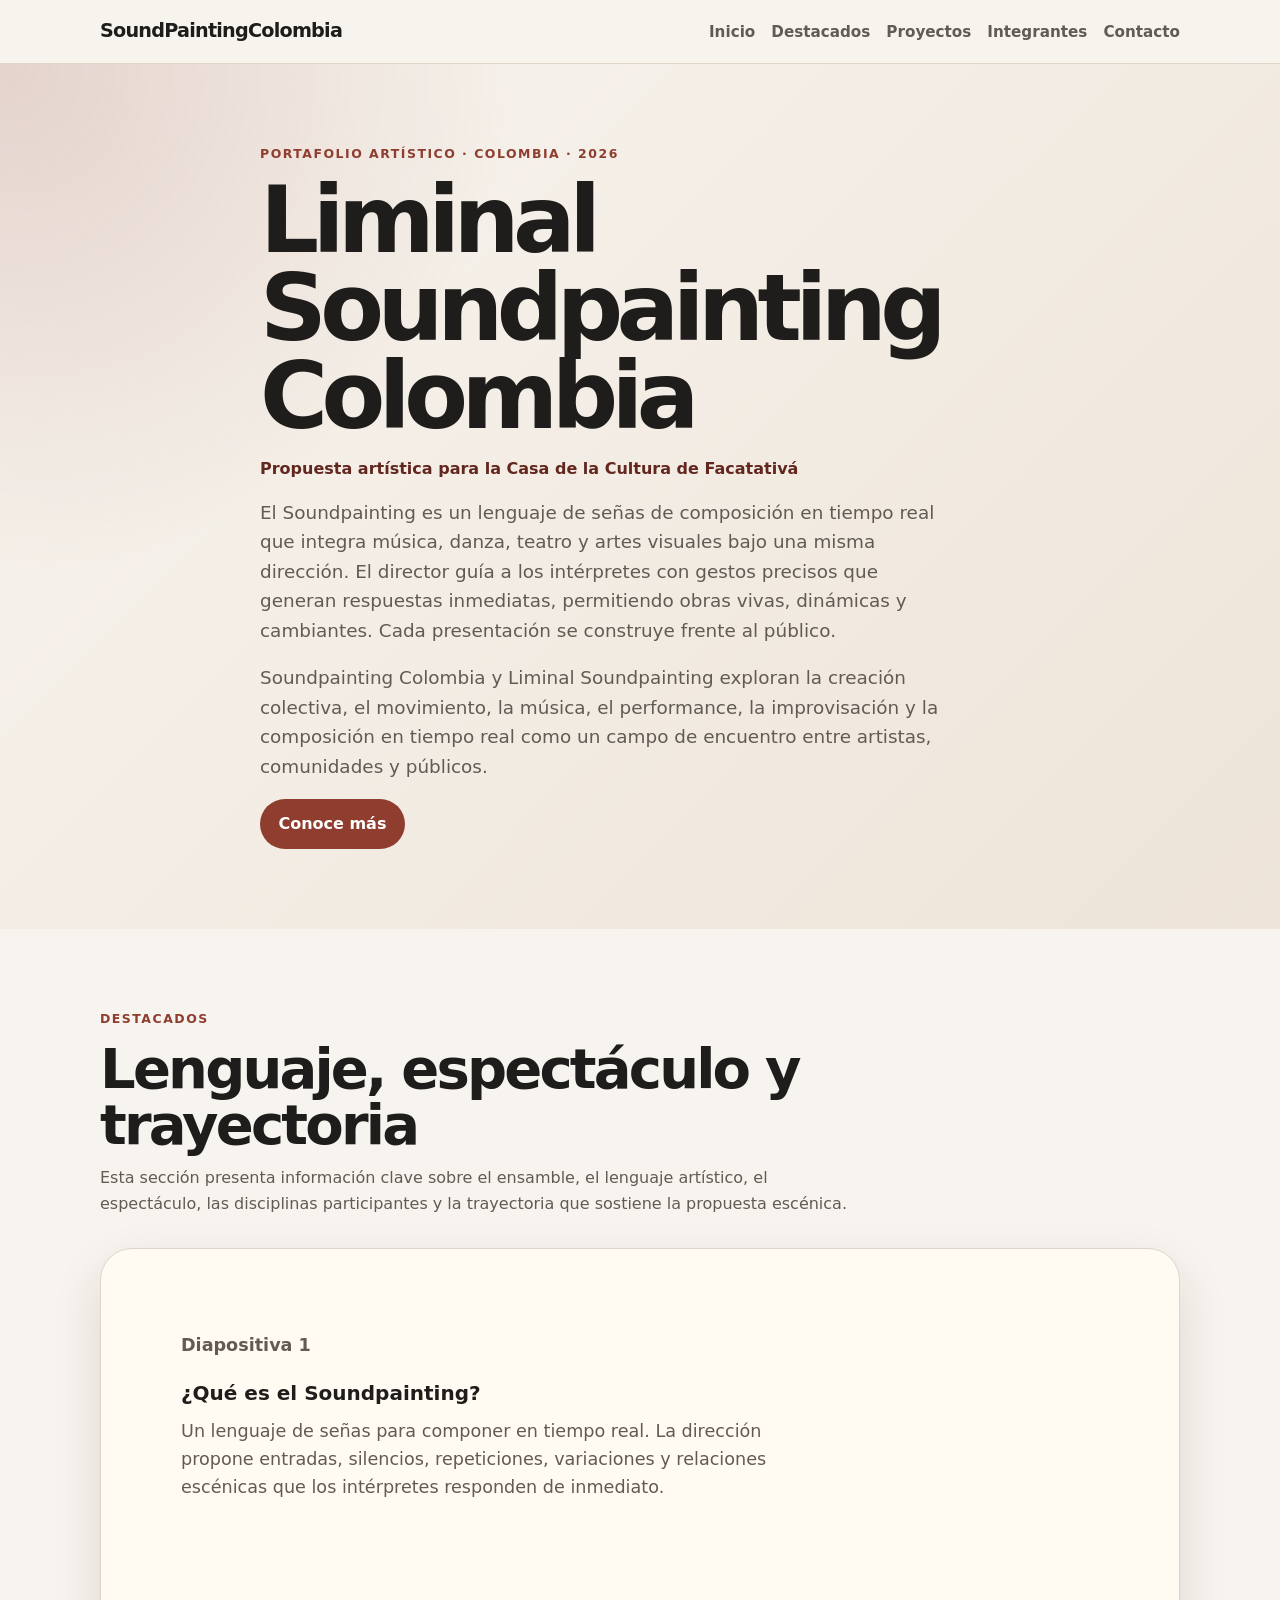
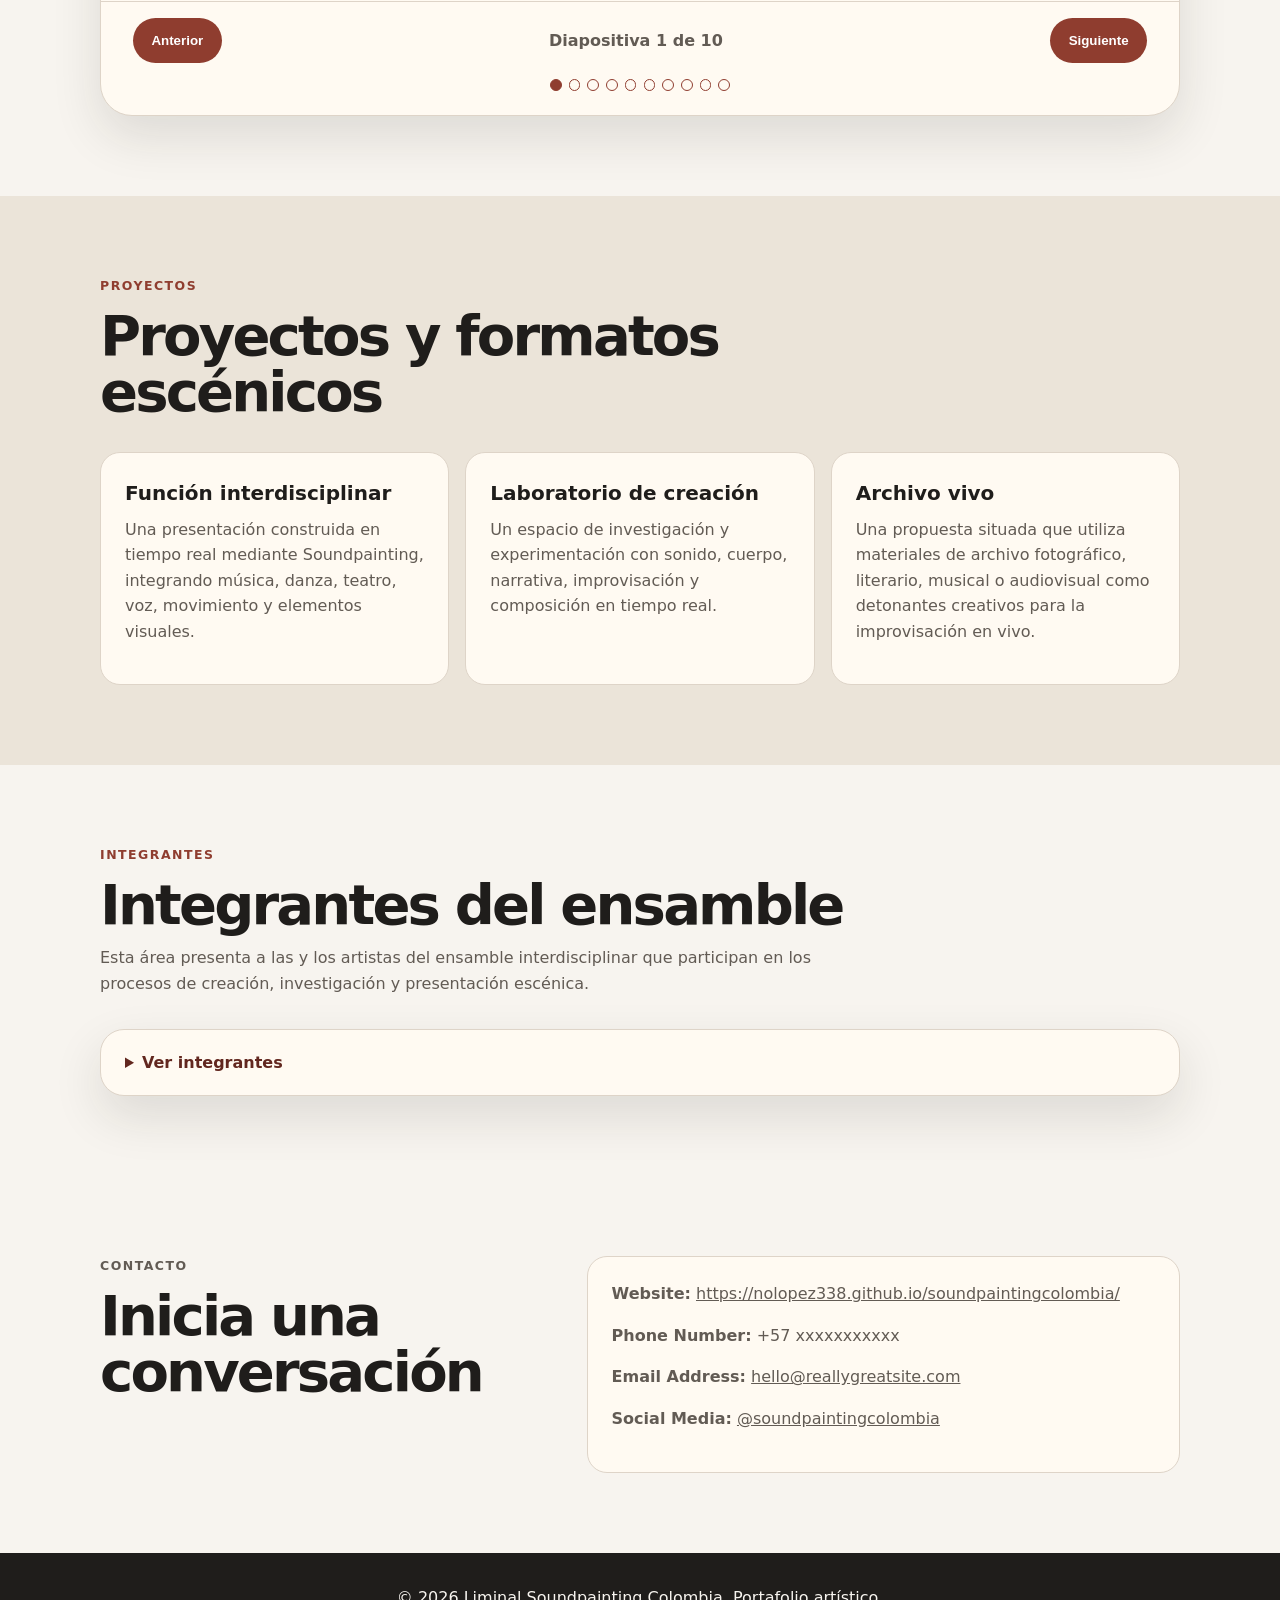
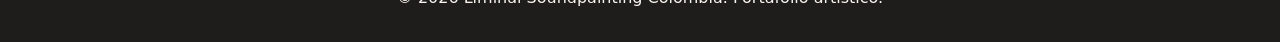
==== commit 82d1a7dc: "Update information" ====
--- a/index.html
+++ b/index.html
@@ -134,10 +134,10 @@
           <h2>Inicia una conversación</h2>
         </div>
         <div class="contact-box">
-          <p><strong>Website:</strong> <a href="https://www.reallygreatsite.com">www.reallygreatsite.com</a></p>
-          <p><strong>Phone Number:</strong> 123-456-7890</p>
+          <p><strong>Website:</strong> <a href="https://nolopez338.github.io/soundpaintingcolombia/">https://nolopez338.github.io/soundpaintingcolombia/</a></p>
+          <p><strong>Phone Number:</strong> +57 xxxxxxxxxxx </p>
           <p><strong>Email Address:</strong> <a href="mailto:hello@reallygreatsite.com">hello@reallygreatsite.com</a></p>
-          <p><strong>Social Media:</strong> @reallygreatsite</p>
+          <p><strong>Social Media:</strong> <a href="https://www.instagram.com/soundpaintingcolombia?utm_source=ig_web_button_share_sheet&igsh=ZDNlZDc0MzIxNw==">@soundpaintingcolombia</a></p>
         </div>
       </div>
     </section>
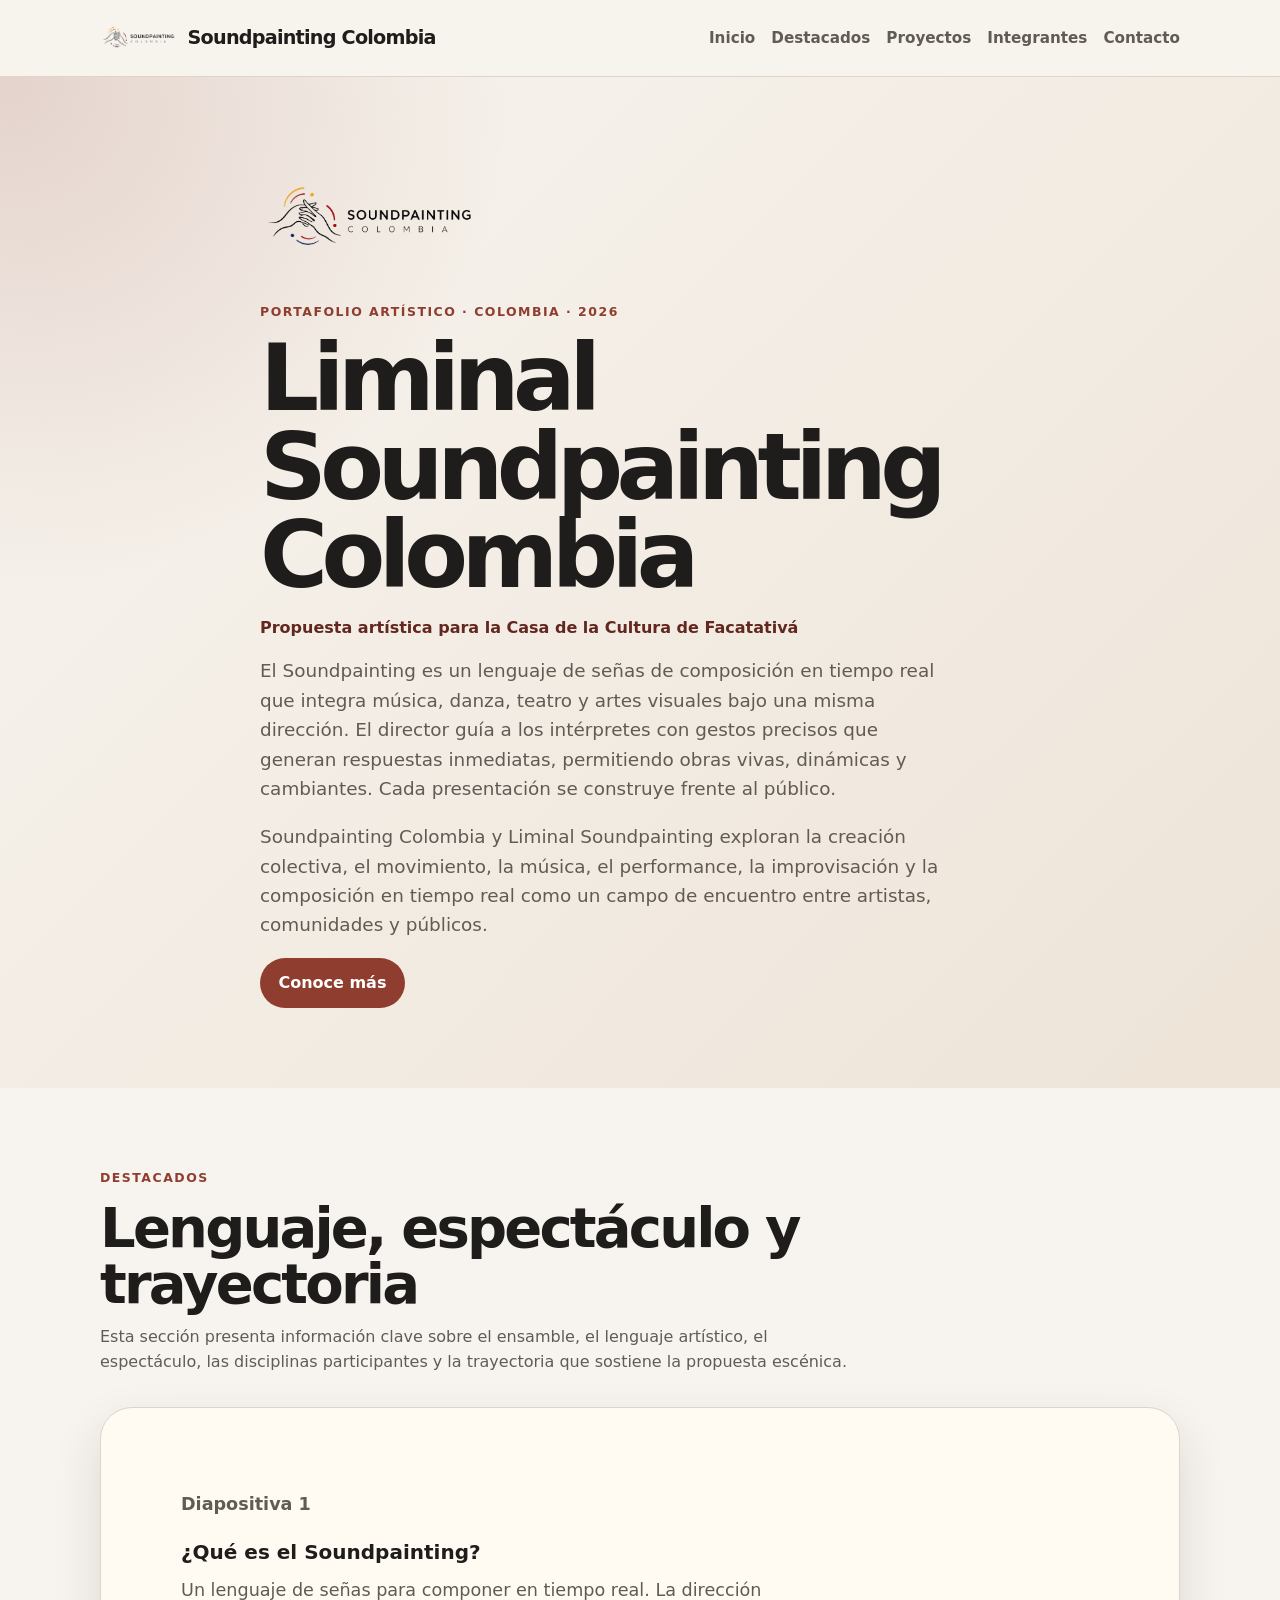
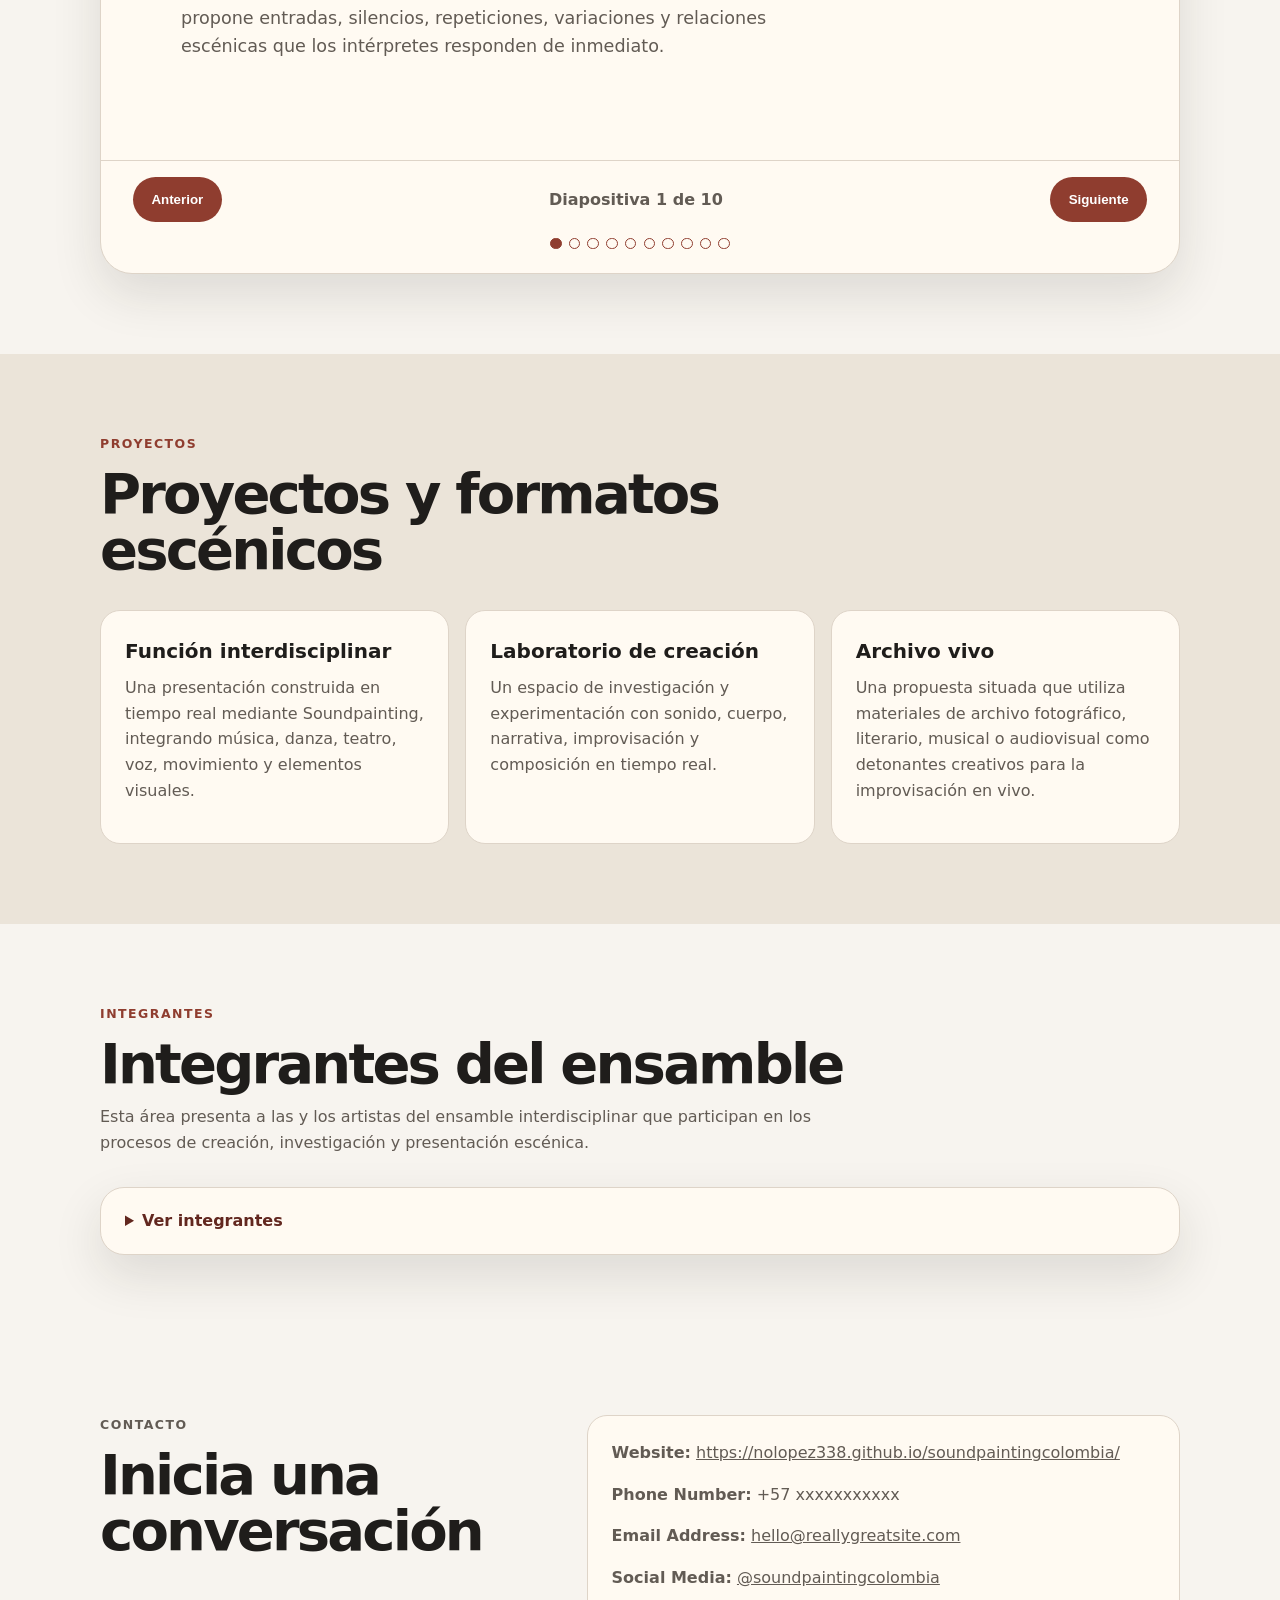
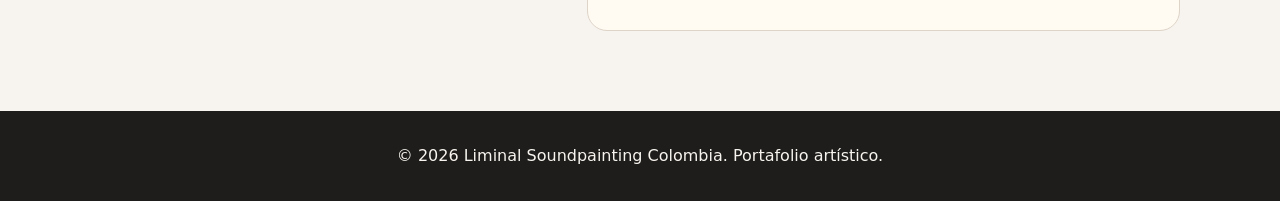
==== commit 1bf5dde6: "Add Soundpainting Colombia logo" ====
--- a/index.html
+++ b/index.html
@@ -9,7 +9,14 @@
 <body>
   <header class="site-header">
     <nav class="navbar" aria-label="Navegación principal">
-      <a class="logo" href="#top" aria-label="Inicio de SoundPaintingColombia">SoundPaintingColombia</a>
+      <a class="logo" href="#inicio" aria-label="Inicio de Soundpainting Colombia">
+        <img
+          class="logo__image"
+          src="assets/images/logo_soundpaintingcolombia-removebg.png"
+          alt="Logo de Soundpainting Colombia"
+        >
+        <span class="logo__text">Soundpainting Colombia</span>
+      </a>
       <button class="menu-toggle" type="button" aria-expanded="false" aria-controls="main-menu">
         <span class="menu-toggle__bar"></span>
         <span class="menu-toggle__bar"></span>
@@ -29,6 +36,13 @@
   <main id="top">
     <section class="hero" id="inicio">
       <div class="section-container hero__content">
+        <div class="hero__logo-wrap">
+          <img
+            class="hero__logo"
+            src="assets/images/logo_soundpaintingcolombia-removebg.png"
+            alt="Logo de Soundpainting Colombia"
+          >
+        </div>
         <p class="eyebrow">Portafolio artístico · Colombia · 2026</p>
         <h1>Liminal Soundpainting Colombia</h1>
         <p class="hero__context">Propuesta artística para la Casa de la Cultura de Facatativá</p>
--- a/css/styles.css
+++ b/css/styles.css
@@ -55,10 +55,23 @@
 }
 
 .logo {
+  display: inline-flex;
+  align-items: center;
+  gap: 0.65rem;
+  flex-shrink: 0;
+  text-decoration: none;
+}
+
+.logo__image {
+  display: block;
+  width: auto;
+  max-height: 44px;
+}
+
+.logo__text {
   font-size: 1.2rem;
   font-weight: 800;
   letter-spacing: -0.04em;
-  text-decoration: none;
 }
 
 .nav-menu {
@@ -131,6 +144,16 @@
 .hero__content {
   padding-top: 5rem;
   padding-bottom: 5rem;
+}
+
+.hero__logo-wrap {
+  margin-bottom: 1.25rem;
+}
+
+.hero__logo {
+  display: block;
+  width: min(220px, 58vw);
+  height: auto;
 }
 
 .eyebrow {
@@ -404,6 +427,18 @@
 }
 
 @media (max-width: 760px) {
+  .logo {
+    gap: 0.5rem;
+  }
+
+  .logo__image {
+    max-height: 38px;
+  }
+
+  .logo__text {
+    font-size: 1rem;
+  }
+
   .menu-toggle {
     display: inline-block;
   }
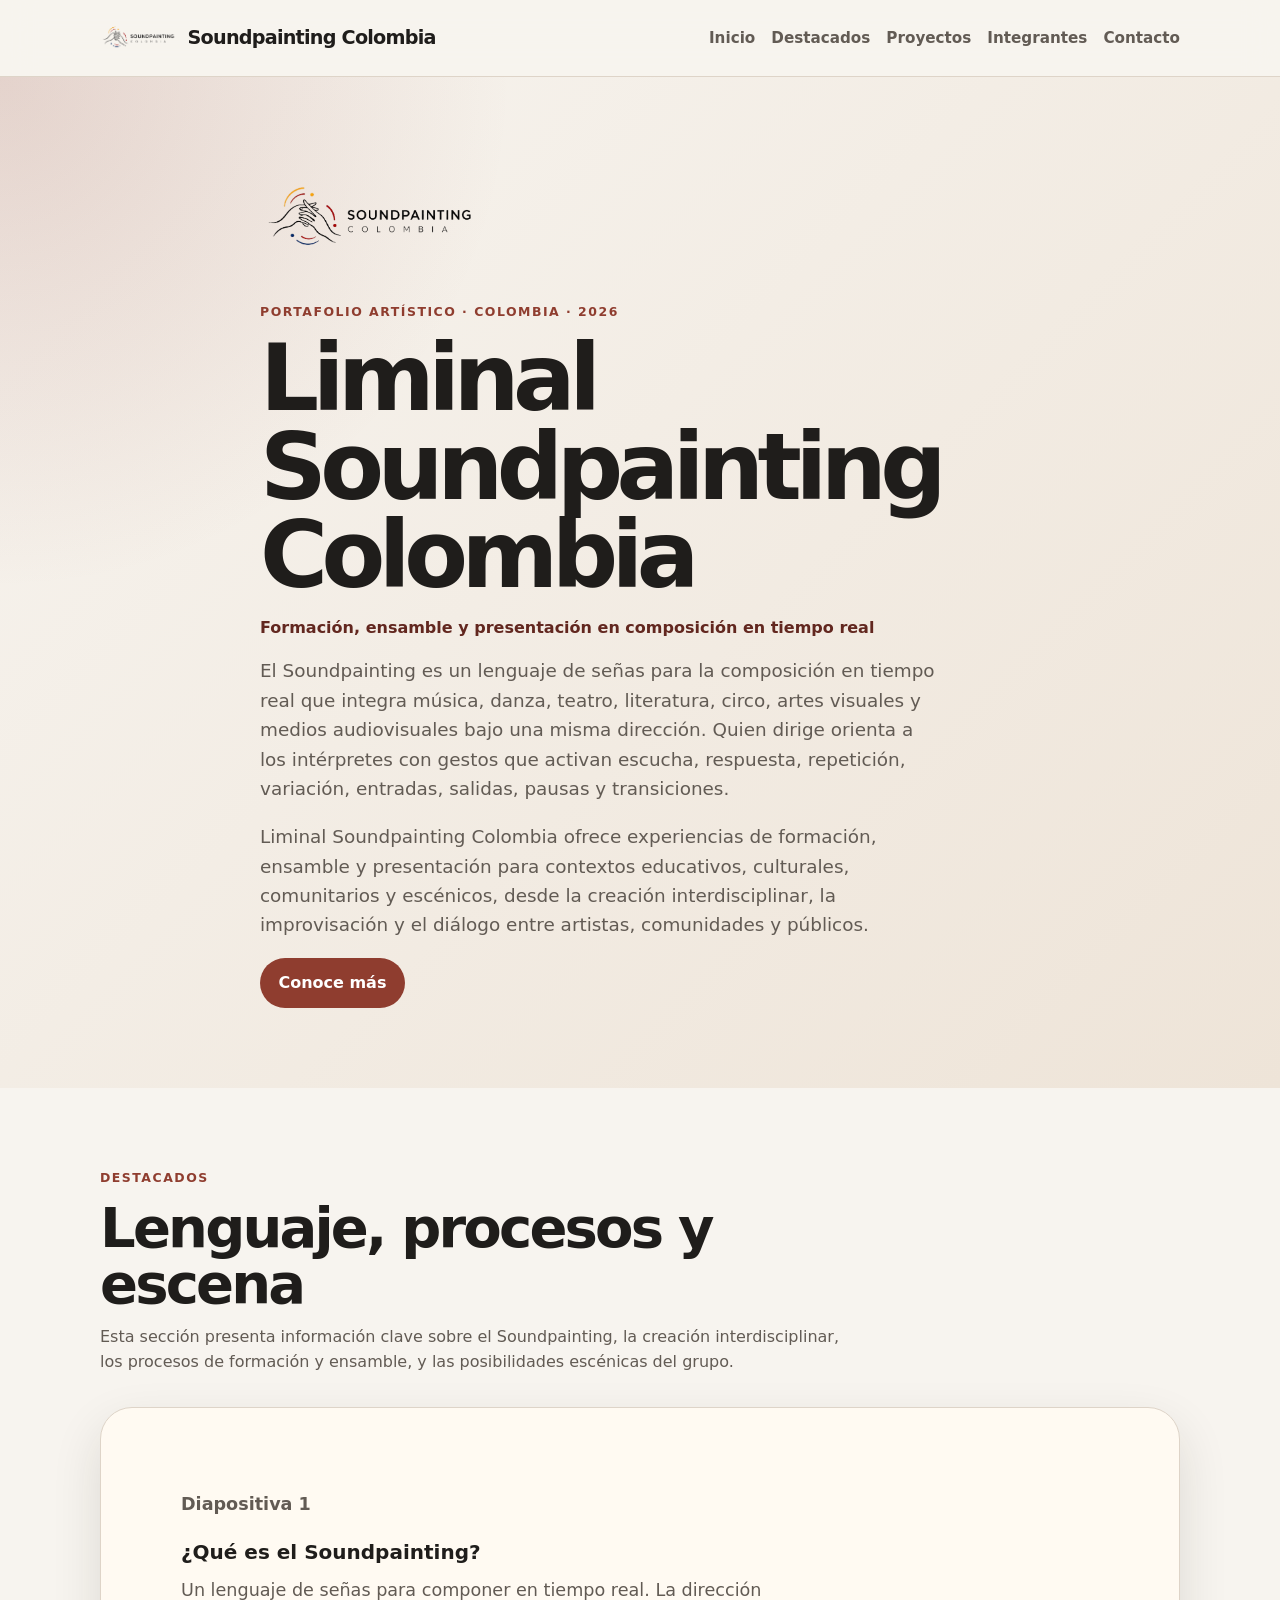
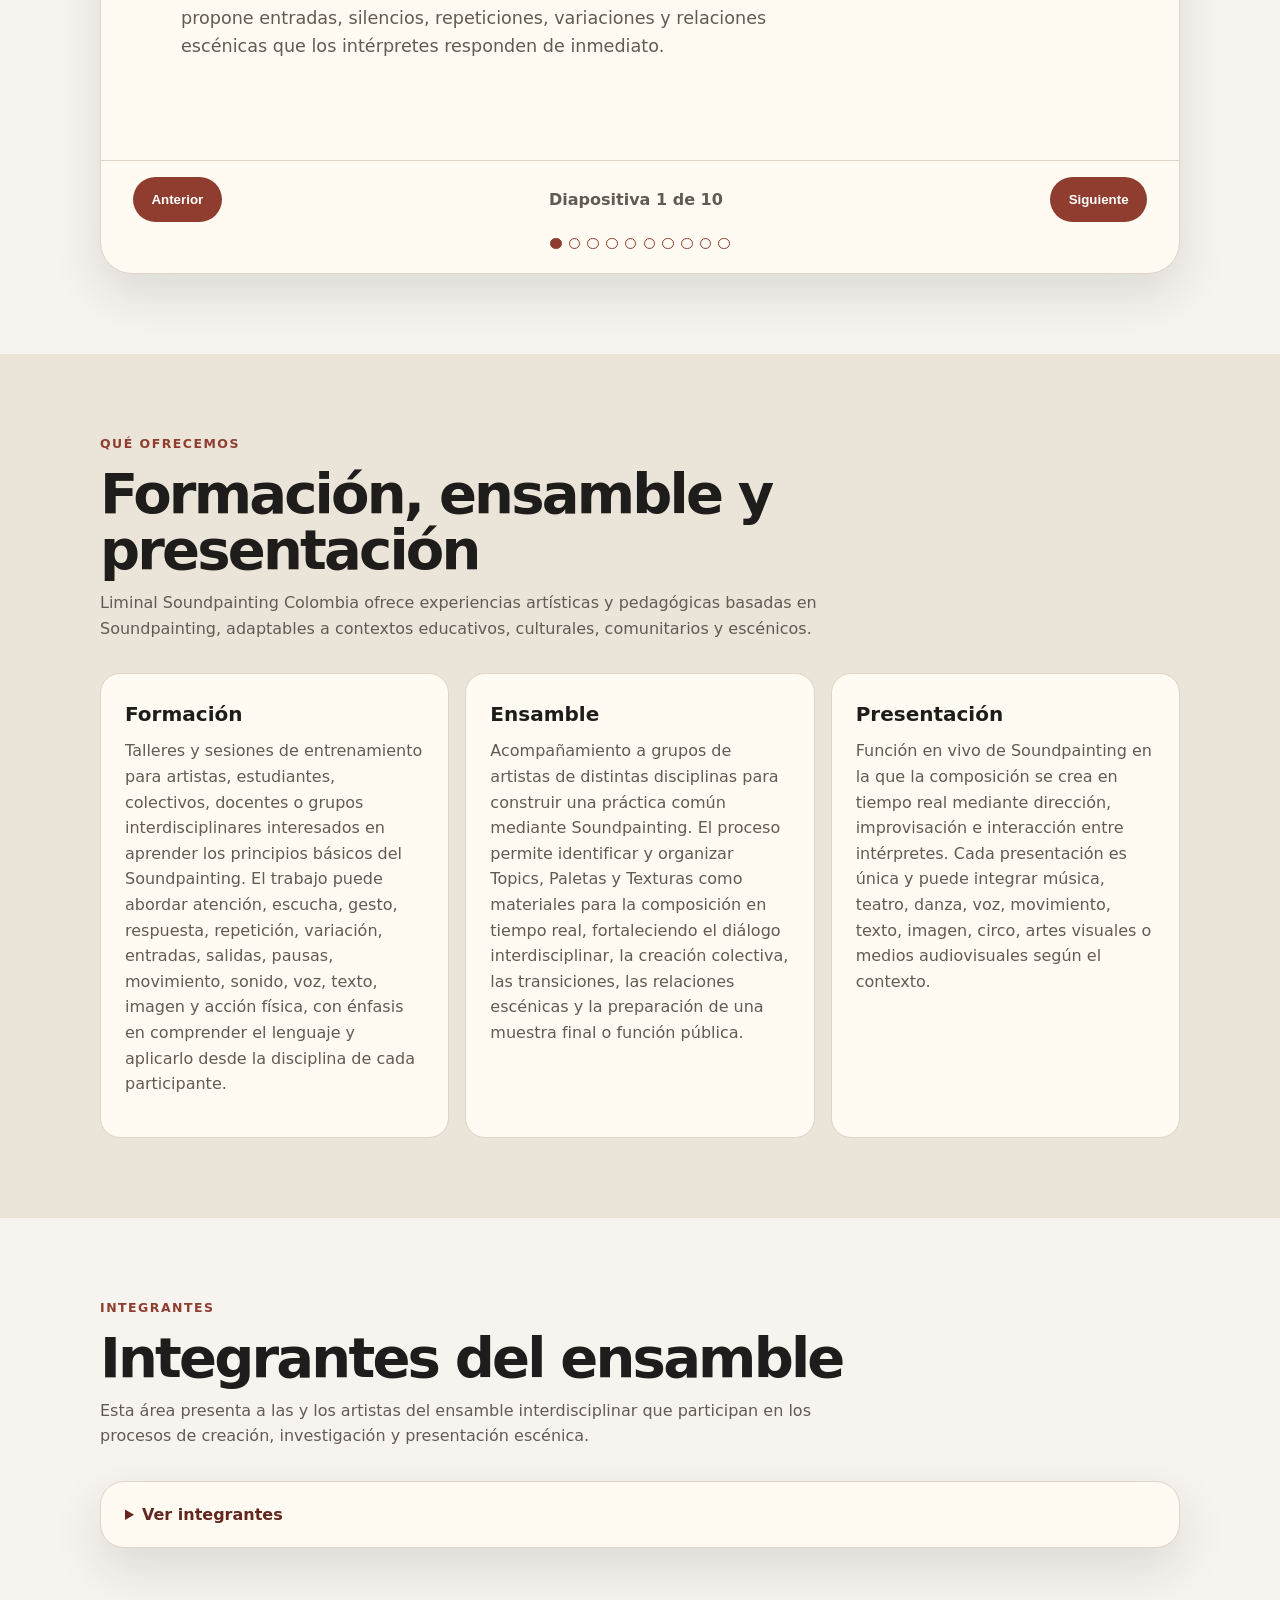
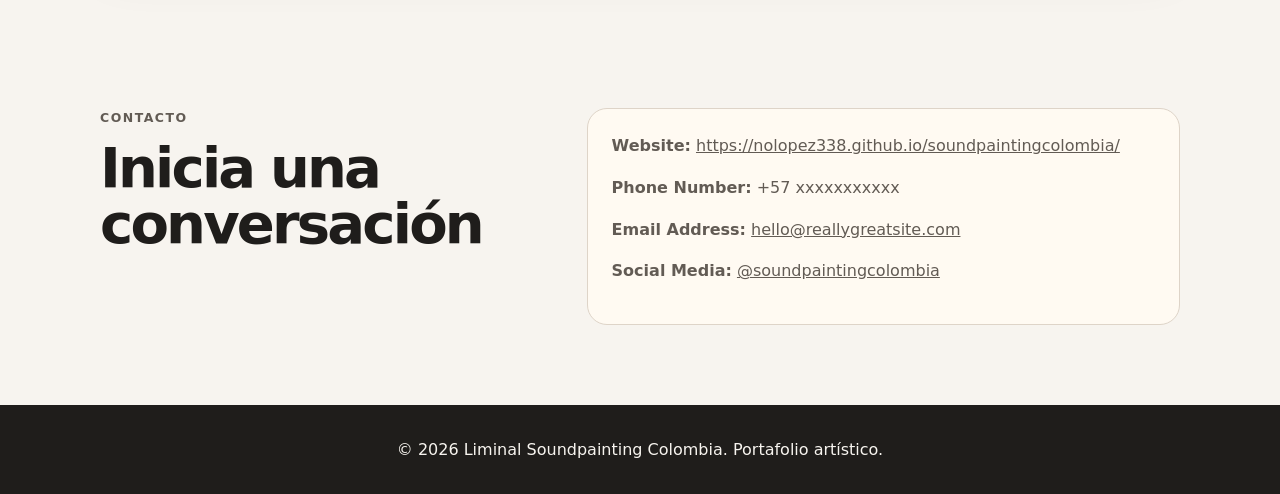
==== commit d967dda8: "Update site offerings content" ====
--- a/index.html
+++ b/index.html
@@ -45,17 +45,17 @@
         </div>
         <p class="eyebrow">Portafolio artístico · Colombia · 2026</p>
         <h1>Liminal Soundpainting Colombia</h1>
-        <p class="hero__context">Propuesta artística para la Casa de la Cultura de Facatativá</p>
+        <p class="hero__context">Formación, ensamble y presentación en composición en tiempo real</p>
         <p class="hero__intro">
-          El Soundpainting es un lenguaje de señas de composición en tiempo real que integra música,
-          danza, teatro y artes visuales bajo una misma dirección. El director guía a los intérpretes
-          con gestos precisos que generan respuestas inmediatas, permitiendo obras vivas, dinámicas y
-          cambiantes. Cada presentación se construye frente al público.
+          El Soundpainting es un lenguaje de señas para la composición en tiempo real que integra música,
+          danza, teatro, literatura, circo, artes visuales y medios audiovisuales bajo una misma dirección.
+          Quien dirige orienta a los intérpretes con gestos que activan escucha, respuesta, repetición,
+          variación, entradas, salidas, pausas y transiciones.
         </p>
         <p class="hero__intro">
-          Soundpainting Colombia y Liminal Soundpainting exploran la creación colectiva, el movimiento,
-          la música, el performance, la improvisación y la composición en tiempo real como un campo de
-          encuentro entre artistas, comunidades y públicos.
+          Liminal Soundpainting Colombia ofrece experiencias de formación, ensamble y presentación para
+          contextos educativos, culturales, comunitarios y escénicos, desde la creación interdisciplinar,
+          la improvisación y el diálogo entre artistas, comunidades y públicos.
         </p>
         <a class="button" href="#destacados">Conoce más</a>
       </div>
@@ -65,10 +65,10 @@
       <div class="section-container">
         <div class="section-heading">
           <p class="eyebrow">Destacados</p>
-          <h2 id="destacados-title">Lenguaje, espectáculo y trayectoria</h2>
+          <h2 id="destacados-title">Lenguaje, procesos y escena</h2>
           <p>
-            Esta sección presenta información clave sobre el ensamble, el lenguaje artístico, el espectáculo,
-            las disciplinas participantes y la trayectoria que sostiene la propuesta escénica.
+            Esta sección presenta información clave sobre el Soundpainting, la creación interdisciplinar,
+            los procesos de formación y ensamble, y las posibilidades escénicas del grupo.
           </p>
         </div>
 
@@ -91,21 +91,42 @@
     <section class="content-section content-section--muted" id="proyectos">
       <div class="section-container">
         <div class="section-heading">
-          <p class="eyebrow">Proyectos</p>
-          <h2>Proyectos y formatos escénicos</h2>
+          <p class="eyebrow">Qué ofrecemos</p>
+          <h2>Formación, ensamble y presentación</h2>
+          <p>
+            Liminal Soundpainting Colombia ofrece experiencias artísticas y pedagógicas basadas en
+            Soundpainting, adaptables a contextos educativos, culturales, comunitarios y escénicos.
+          </p>
         </div>
         <div class="cards-grid">
           <article class="card">
-            <h3>Función interdisciplinar</h3>
-            <p>Una presentación construida en tiempo real mediante Soundpainting, integrando música, danza, teatro, voz, movimiento y elementos visuales.</p>
+            <h3>Formación</h3>
+            <p>
+              Talleres y sesiones de entrenamiento para artistas, estudiantes, colectivos, docentes o grupos
+              interdisciplinares interesados en aprender los principios básicos del Soundpainting. El trabajo
+              puede abordar atención, escucha, gesto, respuesta, repetición, variación, entradas, salidas,
+              pausas, movimiento, sonido, voz, texto, imagen y acción física, con énfasis en comprender el
+              lenguaje y aplicarlo desde la disciplina de cada participante.
+            </p>
           </article>
           <article class="card">
-            <h3>Laboratorio de creación</h3>
-            <p>Un espacio de investigación y experimentación con sonido, cuerpo, narrativa, improvisación y composición en tiempo real.</p>
+            <h3>Ensamble</h3>
+            <p>
+              Acompañamiento a grupos de artistas de distintas disciplinas para construir una práctica común
+              mediante Soundpainting. El proceso permite identificar y organizar Topics, Paletas y Texturas
+              como materiales para la composición en tiempo real, fortaleciendo el diálogo interdisciplinar,
+              la creación colectiva, las transiciones, las relaciones escénicas y la preparación de una muestra
+              final o función pública.
+            </p>
           </article>
           <article class="card">
-            <h3>Archivo vivo</h3>
-            <p>Una propuesta situada que utiliza materiales de archivo fotográfico, literario, musical o audiovisual como detonantes creativos para la improvisación en vivo.</p>
+            <h3>Presentación</h3>
+            <p>
+              Función en vivo de Soundpainting en la que la composición se crea en tiempo real mediante
+              dirección, improvisación e interacción entre intérpretes. Cada presentación es única y puede
+              integrar música, teatro, danza, voz, movimiento, texto, imagen, circo, artes visuales o medios
+              audiovisuales según el contexto.
+            </p>
           </article>
         </div>
       </div>
